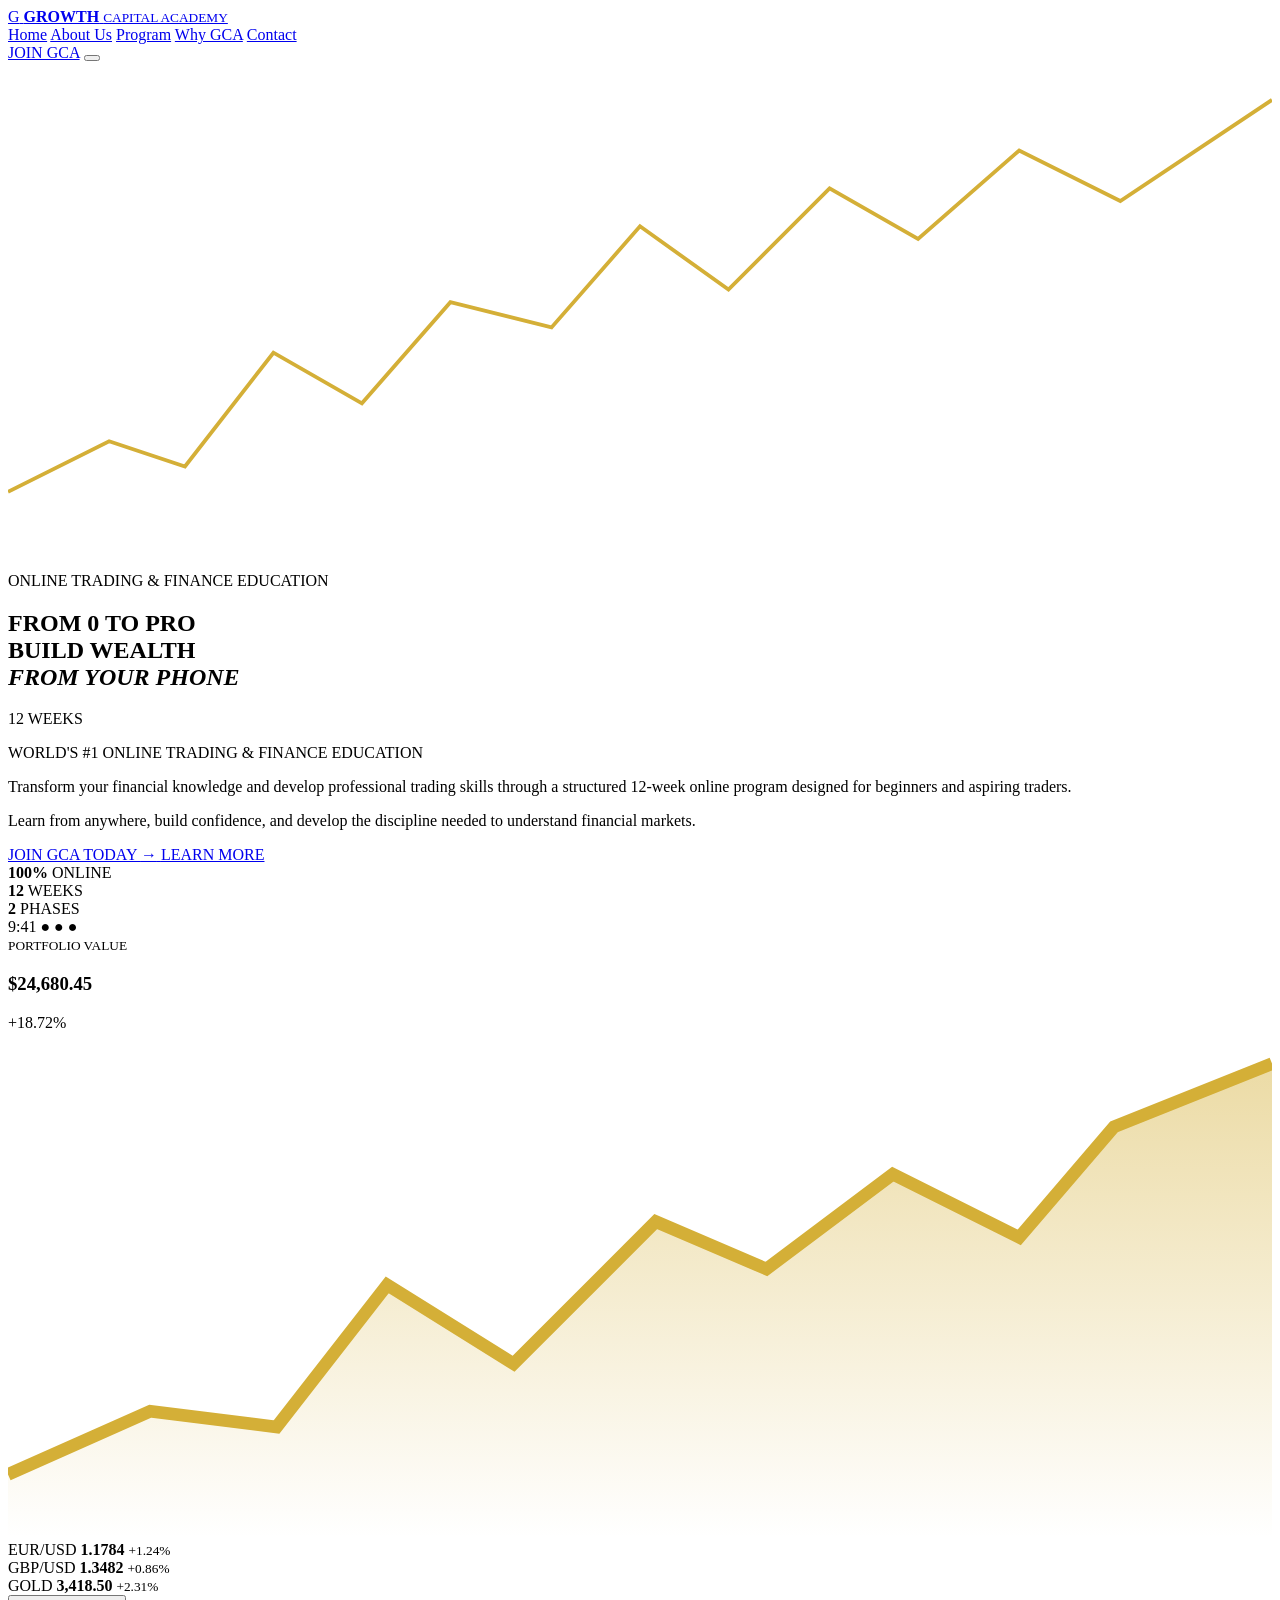
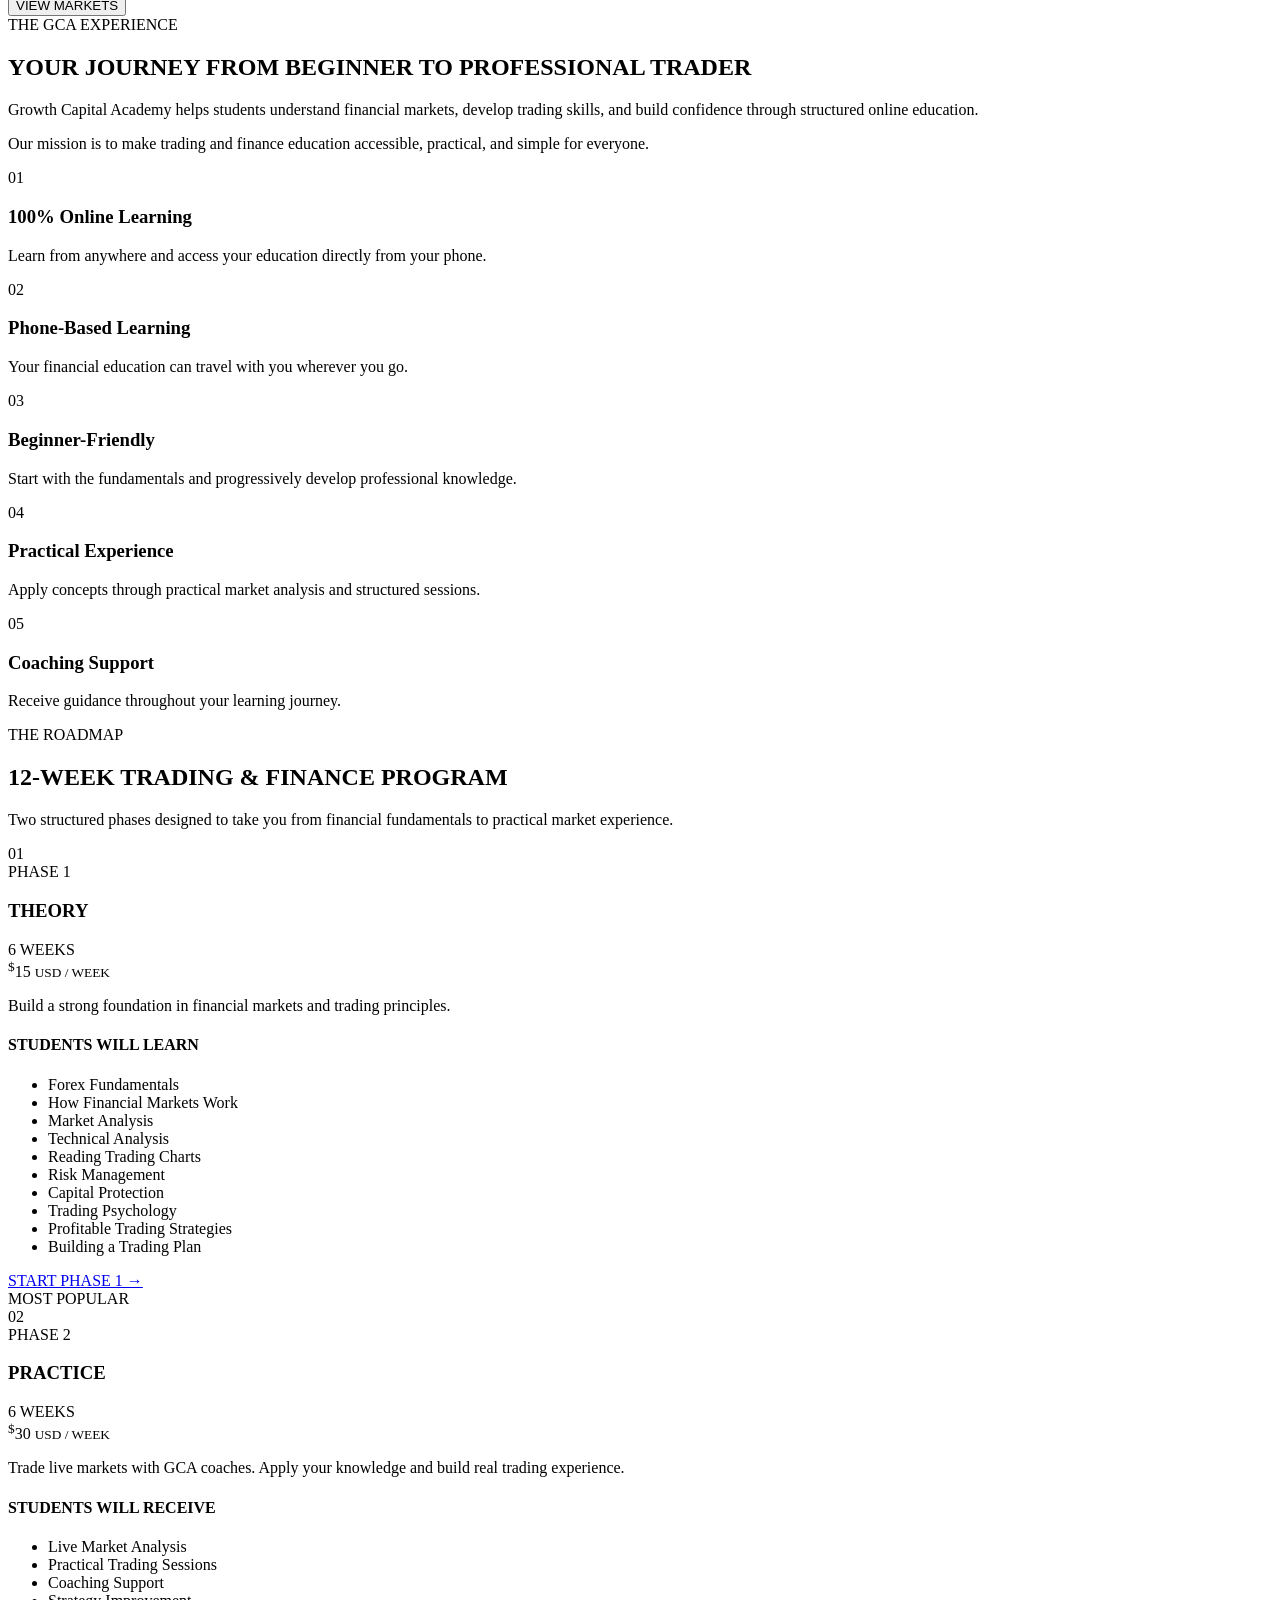
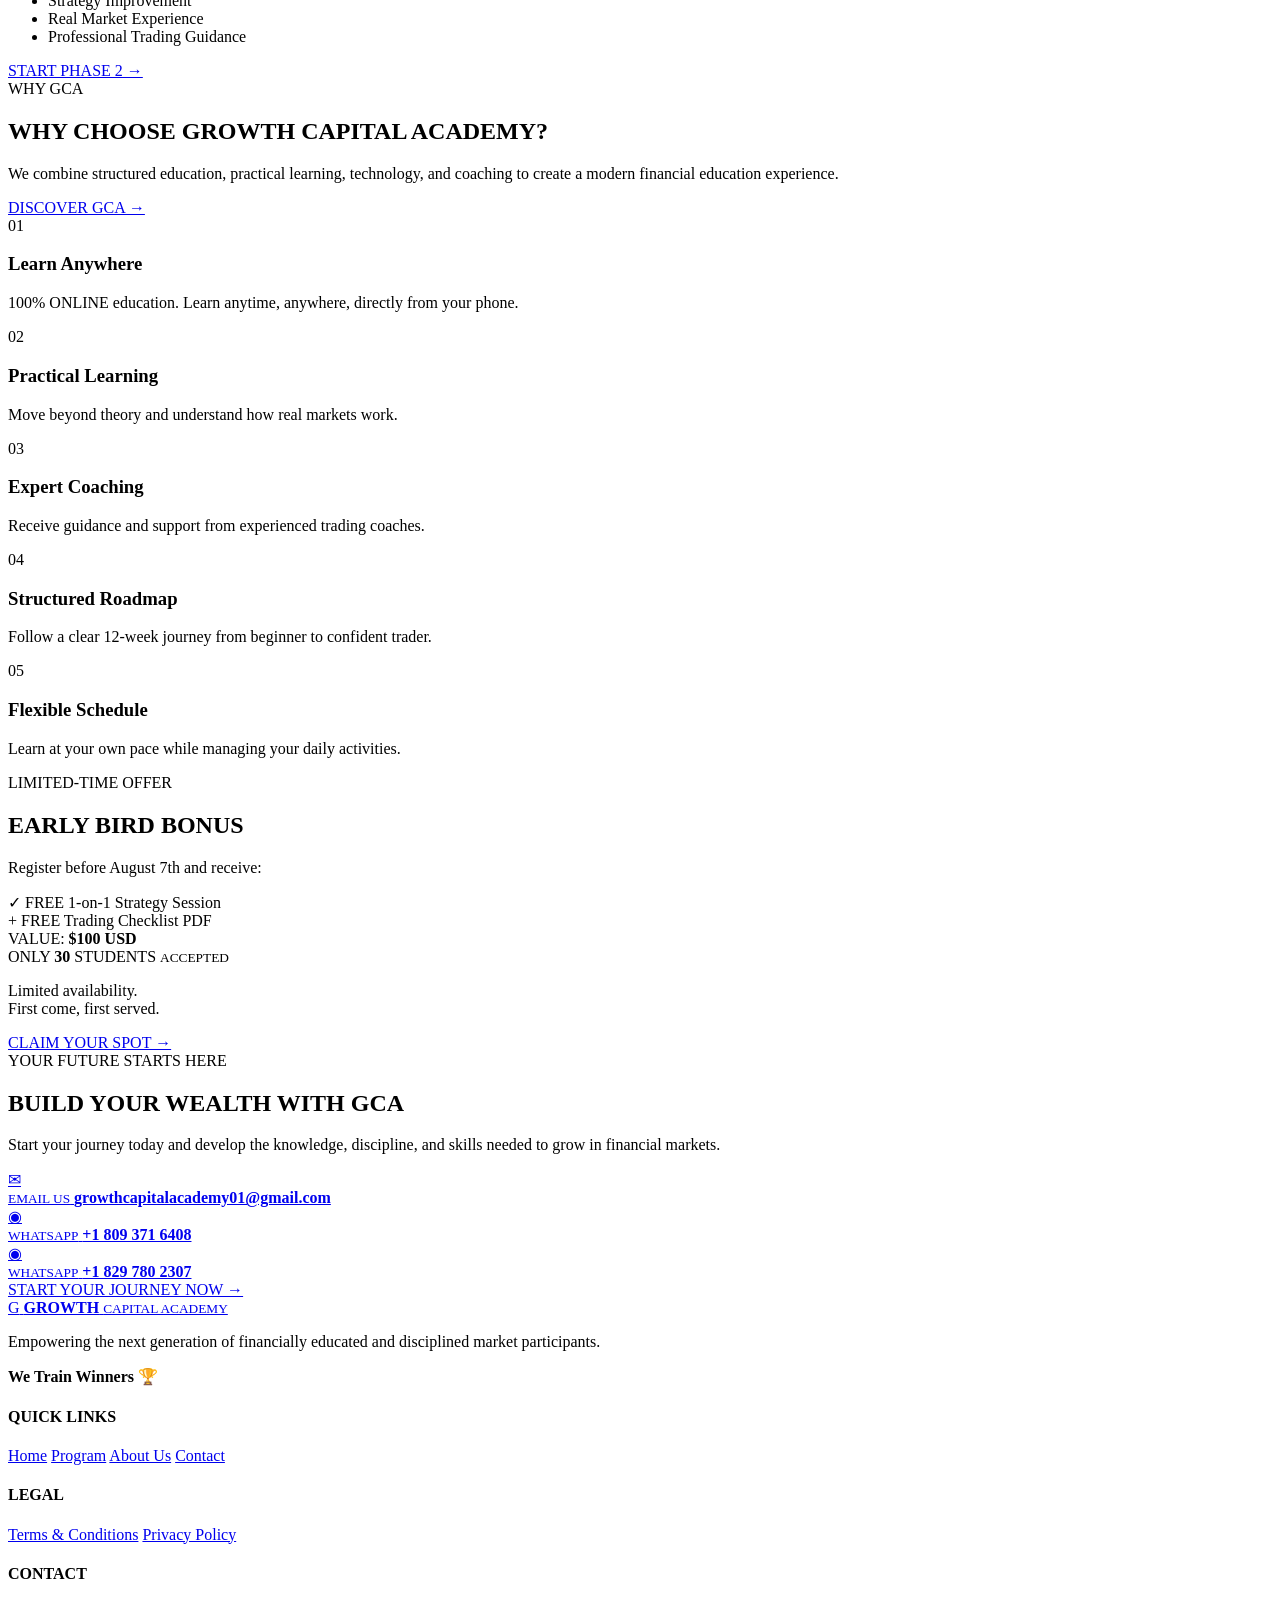
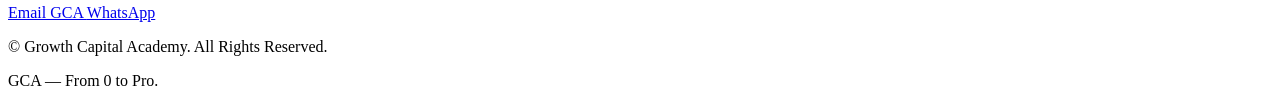
==== index.html @ 8dc57ac3 "Rename code.html to index.html" ====
<!DOCTYPE html>
<html lang="en">
<head>
    <meta charset="UTF-8">
    <meta name="viewport" content="width=device-width, initial-scale=1.0">

    <meta name="description" content="Growth Capital Academy - From 0 to Pro. Build wealth from your phone in 12 weeks.">
    <meta name="keywords" content="trading academy, forex, finance education, trading course, Growth Capital Academy">

    <title>Growth Capital Academy | From 0 to Pro</title>

    <!-- Google Fonts -->
    <link rel="preconnect" href="https://fonts.googleapis.com">
    <link rel="preconnect" href="https://fonts.gstatic.com" crossorigin>
    <link href="https://fonts.googleapis.com/css2?family=Inter:wght@300;400;500;600;700;800;900&family=Playfair+Display:wght@600;700;800&display=swap" rel="stylesheet">

    <!-- CSS -->
    <link rel="stylesheet" href="style.css">
</head>

<body>

<!-- ================= NAVBAR ================= -->

<header class="navbar">
    <div class="container nav-container">

        <a href="#home" class="logo">
            <span class="logo-mark">G</span>
            <span>
                <strong>GROWTH</strong>
                <small>CAPITAL ACADEMY</small>
            </span>
        </a>

        <nav class="nav-menu">
            <a href="#home">Home</a>
            <a href="#about">About Us</a>
            <a href="#program">Program</a>
            <a href="#why-us">Why GCA</a>
            <a href="#contact">Contact</a>
        </nav>

        <a href="#program" class="nav-button">JOIN GCA</a>

        <button class="menu-toggle" id="menuToggle">
            <span></span>
            <span></span>
            <span></span>
        </button>

    </div>
</header>


<!-- ================= HERO ================= -->

<section class="hero" id="home">

    <div class="hero-grid"></div>

    <!-- Financial chart background -->
    <div class="chart-background">
        <svg viewBox="0 0 1000 400" preserveAspectRatio="none">
            <polyline
                points="0,340 80,300 140,320 210,230 280,270 350,190 430,210 500,130 570,180 650,100 720,140 800,70 880,110 1000,30"
                fill="none"
                stroke="#d4af37"
                stroke-width="3"
            />
        </svg>
    </div>

    <!-- Candlesticks -->
    <div class="candles">
        <div class="candle red"></div>
        <div class="candle green"></div>
        <div class="candle green"></div>
        <div class="candle red"></div>
        <div class="candle green"></div>
        <div class="candle green"></div>
        <div class="candle red"></div>
        <div class="candle green"></div>
        <div class="candle green"></div>
        <div class="candle green"></div>
    </div>


    <div class="container hero-container">

        <div class="hero-content">

            <div class="hero-badge">
                <span class="pulse"></span>
                ONLINE TRADING & FINANCE EDUCATION
            </div>

            <h1>
                FROM <span>0</span> TO <span>PRO</span>
                <br>
                BUILD WEALTH
                <br>
                <em>FROM YOUR PHONE</em>
            </h1>

            <div class="hero-time">
                <span>12</span> WEEKS
            </div>

            <p class="hero-subtitle">
                WORLD'S #1 ONLINE TRADING & FINANCE EDUCATION
            </p>

            <p class="hero-description">
                Transform your financial knowledge and develop professional
                trading skills through a structured 12-week online program
                designed for beginners and aspiring traders.
            </p>

            <p class="hero-description second">
                Learn from anywhere, build confidence, and develop the
                discipline needed to understand financial markets.
            </p>

            <div class="hero-buttons">

                <a href="#program" class="btn btn-gold">
                    JOIN GCA TODAY
                    <span>→</span>
                </a>

                <a href="#about" class="btn btn-outline">
                    LEARN MORE
                </a>

            </div>

            <div class="trust-row">
                <div>
                    <strong>100%</strong>
                    <span>ONLINE</span>
                </div>

                <div>
                    <strong>12</strong>
                    <span>WEEKS</span>
                </div>

                <div>
                    <strong>2</strong>
                    <span>PHASES</span>
                </div>
            </div>

        </div>


        <!-- PHONE MOCKUP -->

        <div class="phone-wrapper">

            <div class="phone-glow"></div>

            <div class="phone">

                <div class="phone-top">
                    <span>9:41</span>
                    <span>● ● ●</span>
                </div>

                <div class="trading-header">
                    <div>
                        <small>PORTFOLIO VALUE</small>
                        <h3>$24,680.45</h3>
                    </div>

                    <span class="profit">+18.72%</span>
                </div>

                <div class="mini-chart">

                    <svg viewBox="0 0 400 160">
                        <defs>
                            <linearGradient id="chartGradient"
                                x1="0%" y1="0%"
                                x2="0%" y2="100%">
                                <stop offset="0%" stop-color="#d4af37" stop-opacity=".45"/>
                                <stop offset="100%" stop-color="#d4af37" stop-opacity="0"/>
                            </linearGradient>
                        </defs>

                        <path
                            d="M0 140 L45 120 L85 125 L120 80 L160 105 L205 60 L240 75 L280 45 L320 65 L350 30 L400 10 L400 160 L0 160 Z"
                            fill="url(#chartGradient)"
                        />

                        <polyline
                            points="0,140 45,120 85,125 120,80 160,105 205,60 240,75 280,45 320,65 350,30 400,10"
                            fill="none"
                            stroke="#d4af37"
                            stroke-width="4"
                        />
                    </svg>

                </div>

                <div class="market-list">

                    <div class="market-item">
                        <span>EUR/USD</span>
                        <strong>1.1784</strong>
                        <small class="up">+1.24%</small>
                    </div>

                    <div class="market-item">
                        <span>GBP/USD</span>
                        <strong>1.3482</strong>
                        <small class="up">+0.86%</small>
                    </div>

                    <div class="market-item">
                        <span>GOLD</span>
                        <strong>3,418.50</strong>
                        <small class="up">+2.31%</small>
                    </div>

                </div>

                <button class="trade-button">
                    VIEW MARKETS
                </button>

            </div>

        </div>

    </div>
</section>


<!-- ================= ABOUT ================= -->

<section class="section about-section" id="about">

    <div class="container">

        <div class="section-heading reveal">

            <span class="section-label">THE GCA EXPERIENCE</span>

            <h2>
                YOUR JOURNEY FROM
                <span>BEGINNER</span> TO
                <span>PROFESSIONAL TRADER</span>
            </h2>

            <p>
                Growth Capital Academy helps students understand financial
                markets, develop trading skills, and build confidence through
                structured online education.
            </p>

            <p>
                Our mission is to make trading and finance education accessible,
                practical, and simple for everyone.
            </p>

        </div>


        <div class="benefit-grid">

            <div class="benefit-card reveal">
                <div class="benefit-icon">01</div>
                <h3>100% Online Learning</h3>
                <p>
                    Learn from anywhere and access your education directly
                    from your phone.
                </p>
            </div>

            <div class="benefit-card reveal">
                <div class="benefit-icon">02</div>
                <h3>Phone-Based Learning</h3>
                <p>
                    Your financial education can travel with you wherever
                    you go.
                </p>
            </div>

            <div class="benefit-card reveal">
                <div class="benefit-icon">03</div>
                <h3>Beginner-Friendly</h3>
                <p>
                    Start with the fundamentals and progressively develop
                    professional knowledge.
                </p>
            </div>

            <div class="benefit-card reveal">
                <div class="benefit-icon">04</div>
                <h3>Practical Experience</h3>
                <p>
                    Apply concepts through practical market analysis and
                    structured sessions.
                </p>
            </div>

            <div class="benefit-card reveal">
                <div class="benefit-icon">05</div>
                <h3>Coaching Support</h3>
                <p>
                    Receive guidance throughout your learning journey.
                </p>
            </div>

        </div>

    </div>

</section>


<!-- ================= PROGRAM ================= -->

<section class="section program-section" id="program">

    <div class="container">

        <div class="section-heading center reveal">

            <span class="section-label">THE ROADMAP</span>

            <h2>
                12-WEEK TRADING &
                <span>FINANCE PROGRAM</span>
            </h2>

            <p>
                Two structured phases designed to take you from financial
                fundamentals to practical market experience.
            </p>

        </div>


        <div class="program-grid">

            <!-- PHASE 1 -->

            <div class="program-card reveal">

                <div class="program-number">01</div>

                <div class="program-top">

                    <span class="phase-tag">PHASE 1</span>

                    <h3>THEORY</h3>

                    <div class="duration">
                        6 WEEKS
                    </div>

                    <div class="price">
                        <sup>$</sup>15
                        <small>USD / WEEK</small>
                    </div>

                </div>

                <p class="program-description">
                    Build a strong foundation in financial markets and
                    trading principles.
                </p>

                <div class="program-divider"></div>

                <h4>STUDENTS WILL LEARN</h4>

                <ul class="check-list">
                    <li>Forex Fundamentals</li>
                    <li>How Financial Markets Work</li>
                    <li>Market Analysis</li>
                    <li>Technical Analysis</li>
                    <li>Reading Trading Charts</li>
                    <li>Risk Management</li>
                    <li>Capital Protection</li>
                    <li>Trading Psychology</li>
                    <li>Profitable Trading Strategies</li>
                    <li>Building a Trading Plan</li>
                </ul>

                <a href="#contact" class="program-button">
                    START PHASE 1 →
                </a>

            </div>


            <!-- PHASE 2 -->

            <div class="program-card featured reveal">

                <div class="popular">
                    MOST POPULAR
                </div>

                <div class="program-number">02</div>

                <div class="program-top">

                    <span class="phase-tag">PHASE 2</span>

                    <h3>PRACTICE</h3>

                    <div class="duration">
                        6 WEEKS
                    </div>

                    <div class="price">
                        <sup>$</sup>30
                        <small>USD / WEEK</small>
                    </div>

                </div>

                <p class="program-description">
                    Trade live markets with GCA coaches. Apply your knowledge
                    and build real trading experience.
                </p>

                <div class="program-divider"></div>

                <h4>STUDENTS WILL RECEIVE</h4>

                <ul class="check-list">
                    <li>Live Market Analysis</li>
                    <li>Practical Trading Sessions</li>
                    <li>Coaching Support</li>
                    <li>Strategy Improvement</li>
                    <li>Real Market Experience</li>
                    <li>Professional Trading Guidance</li>
                </ul>

                <a href="#contact" class="program-button">
                    START PHASE 2 →
                </a>

            </div>

        </div>

    </div>

</section>


<!-- ================= WHY GCA ================= -->

<section class="section why-section" id="why-us">

    <div class="container">

        <div class="why-grid">

            <div class="why-content reveal">

                <span class="section-label">WHY GCA</span>

                <h2>
                    WHY CHOOSE
                    <span>GROWTH CAPITAL ACADEMY?</span>
                </h2>

                <p>
                    We combine structured education, practical learning,
                    technology, and coaching to create a modern financial
                    education experience.
                </p>

                <a href="#contact" class="btn btn-gold">
                    DISCOVER GCA →
                </a>

            </div>


            <div class="features">

                <div class="feature reveal">
                    <div class="feature-icon">01</div>
                    <div>
                        <h3>Learn Anywhere</h3>
                        <p>
                            100% ONLINE education. Learn anytime, anywhere,
                            directly from your phone.
                        </p>
                    </div>
                </div>

                <div class="feature reveal">
                    <div class="feature-icon">02</div>
                    <div>
                        <h3>Practical Learning</h3>
                        <p>
                            Move beyond theory and understand how real markets
                            work.
                        </p>
                    </div>
                </div>

                <div class="feature reveal">
                    <div class="feature-icon">03</div>
                    <div>
                        <h3>Expert Coaching</h3>
                        <p>
                            Receive guidance and support from experienced
                            trading coaches.
                        </p>
                    </div>
                </div>

                <div class="feature reveal">
                    <div class="feature-icon">04</div>
                    <div>
                        <h3>Structured Roadmap</h3>
                        <p>
                            Follow a clear 12-week journey from beginner to
                            confident trader.
                        </p>
                    </div>
                </div>

                <div class="feature reveal">
                    <div class="feature-icon">05</div>
                    <div>
                        <h3>Flexible Schedule</h3>
                        <p>
                            Learn at your own pace while managing your daily
                            activities.
                        </p>
                    </div>
                </div>

            </div>

        </div>

    </div>

</section>


<!-- ================= BONUS ================= -->

<section class="bonus-section">

    <div class="bonus-glow"></div>

    <div class="container">

        <div class="bonus-card reveal">

            <div class="bonus-left">

                <span class="bonus-label">
                    LIMITED-TIME OFFER
                </span>

                <h2>
                    EARLY BIRD
                    <span>BONUS</span>
                </h2>

                <p>
                    Register before August 7th and receive:
                </p>

                <div class="bonus-items">

                    <div class="bonus-item">
                        <span>✓</span>
                        FREE 1-on-1 Strategy Session
                    </div>

                    <div class="bonus-item">
                        <span>+</span>
                        FREE Trading Checklist PDF
                    </div>

                </div>

                <div class="bonus-value">
                    VALUE:
                    <strong>$100 USD</strong>
                </div>

            </div>


            <div class="bonus-right">

                <div class="spots">
                    <span>ONLY</span>
                    <strong>30</strong>
                    <span>STUDENTS</span>
                    <small>ACCEPTED</small>
                </div>

                <p>
                    Limited availability.<br>
                    First come, first served.
                </p>

                <a href="#contact" class="btn btn-gold">
                    CLAIM YOUR SPOT →
                </a>

            </div>

        </div>

    </div>

</section>


<!-- ================= CTA ================= -->

<section class="cta-section" id="contact">

    <div class="container">

        <div class="cta-content reveal">

            <span class="section-label">YOUR FUTURE STARTS HERE</span>

            <h2>
                BUILD YOUR
                <span>WEALTH</span>
                WITH GCA
            </h2>

            <p>
                Start your journey today and develop the knowledge,
                discipline, and skills needed to grow in financial markets.
            </p>

            <div class="contact-buttons">

                <a href="mailto:growthcapitalacademy01@gmail.com"
                   class="contact-card">

                    <span class="contact-icon">✉</span>

                    <div>
                        <small>EMAIL US</small>
                        <strong>growthcapitalacademy01@gmail.com</strong>
                    </div>

                </a>


                <a href="https://wa.me/18093716408"
                   target="_blank"
                   class="contact-card">

                    <span class="contact-icon">◉</span>

                    <div>
                        <small>WHATSAPP</small>
                        <strong>+1 809 371 6408</strong>
                    </div>

                </a>


                <a href="https://wa.me/18297802307"
                   target="_blank"
                   class="contact-card">

                    <span class="contact-icon">◉</span>

                    <div>
                        <small>WHATSAPP</small>
                        <strong>+1 829 780 2307</strong>
                    </div>

                </a>

            </div>

            <a href="mailto:growthcapitalacademy01@gmail.com"
               class="btn btn-gold large-btn">
                START YOUR JOURNEY NOW →
            </a>

        </div>

    </div>

</section>


<!-- ================= FOOTER ================= -->

<footer>

    <div class="container">

        <div class="footer-top">

            <div class="footer-brand">

                <a href="#home" class="logo">
                    <span class="logo-mark">G</span>
                    <span>
                        <strong>GROWTH</strong>
                        <small>CAPITAL ACADEMY</small>
                    </span>
                </a>

                <p>
                    Empowering the next generation of financially educated
                    and disciplined market participants.
                </p>

                <strong class="winner">
                    We Train Winners 🏆
                </strong>

            </div>


            <div class="footer-links">

                <h4>QUICK LINKS</h4>

                <a href="#home">Home</a>
                <a href="#program">Program</a>
                <a href="#about">About Us</a>
                <a href="#contact">Contact</a>

            </div>


            <div class="footer-links">

                <h4>LEGAL</h4>

                <a href="#">Terms & Conditions</a>
                <a href="#">Privacy Policy</a>

            </div>


            <div class="footer-links">

                <h4>CONTACT</h4>

                <a href="mailto:growthcapitalacademy01@gmail.com">
                    Email GCA
                </a>

                <a href="https://wa.me/18093716408" target="_blank">
                    WhatsApp
                </a>

            </div>

        </div>


        <div class="footer-bottom">

            <p>
                © <span id="year"></span> Growth Capital Academy.
                All Rights Reserved.
            </p>

            <p>
                GCA — From 0 to Pro.
            </p>

        </div>

    </div>

</footer>


<!-- JavaScript -->
<script src="script.js"></script>

</body>
</html>
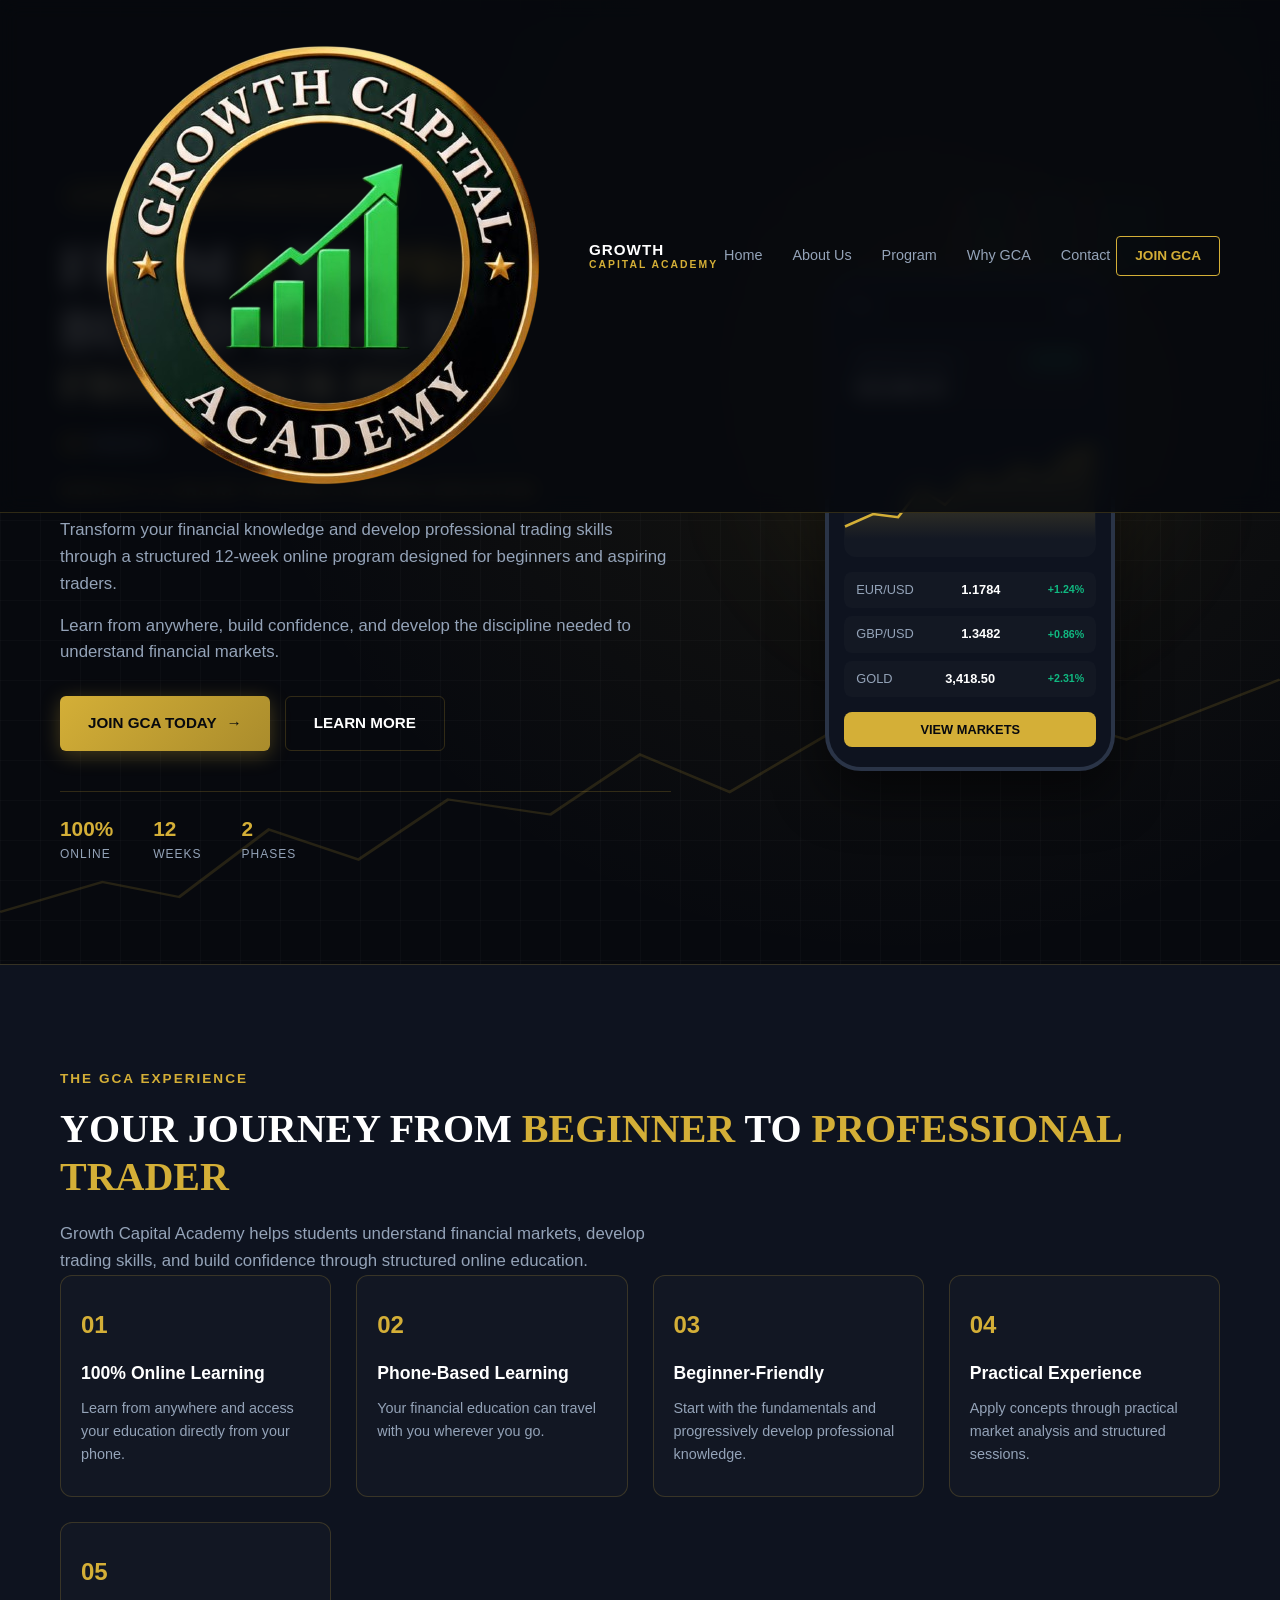
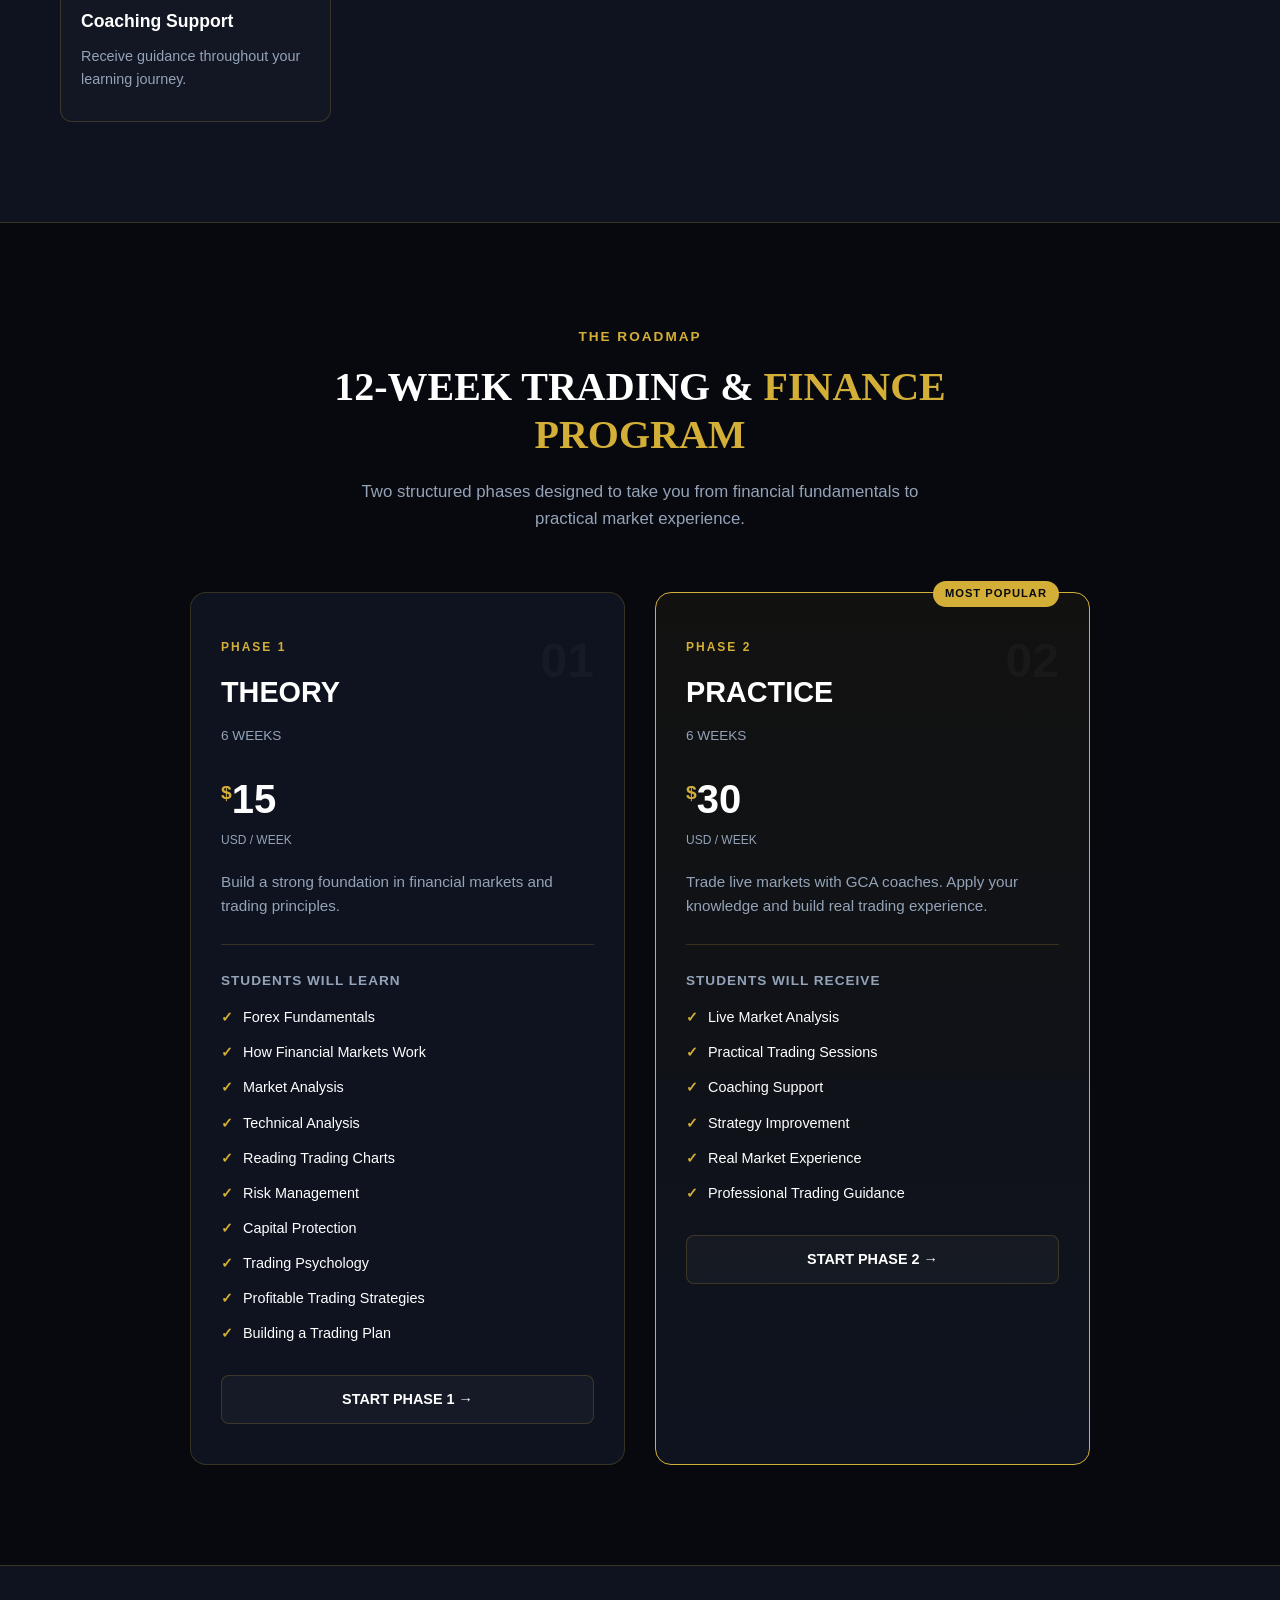
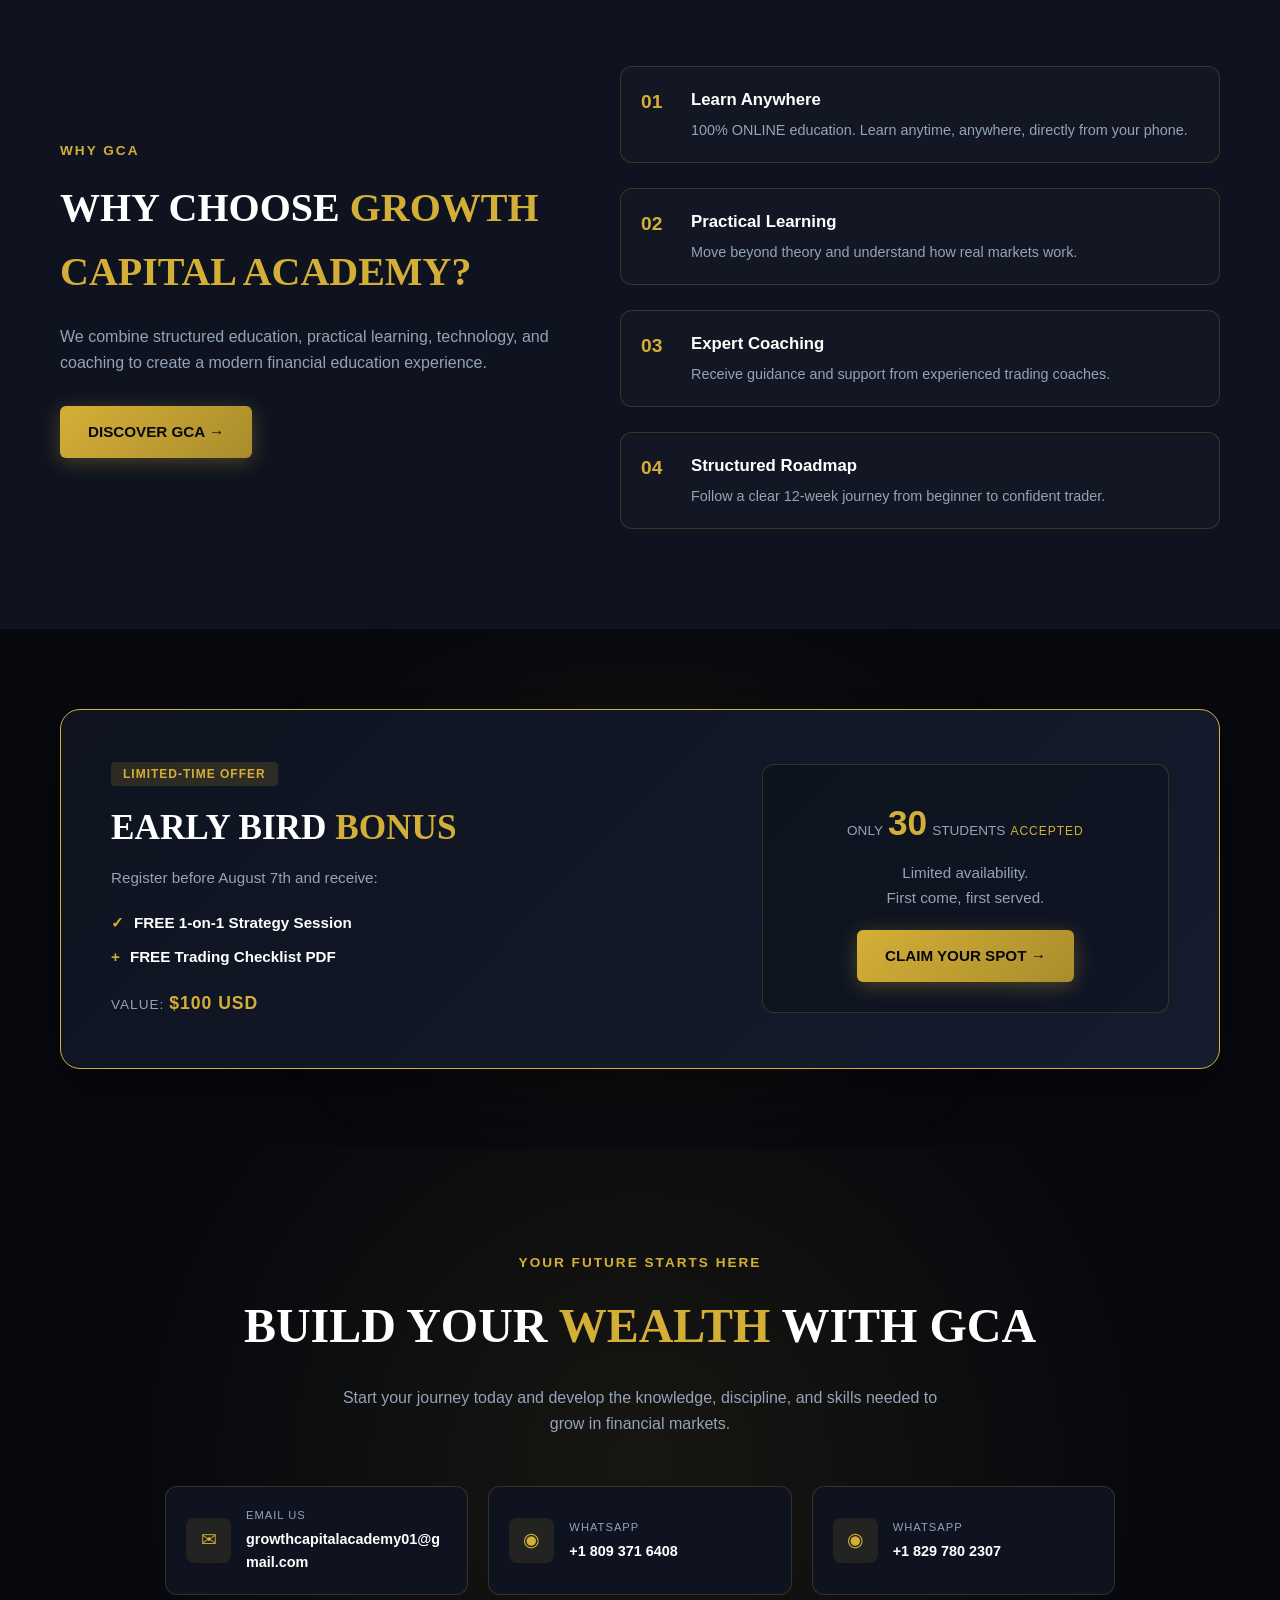
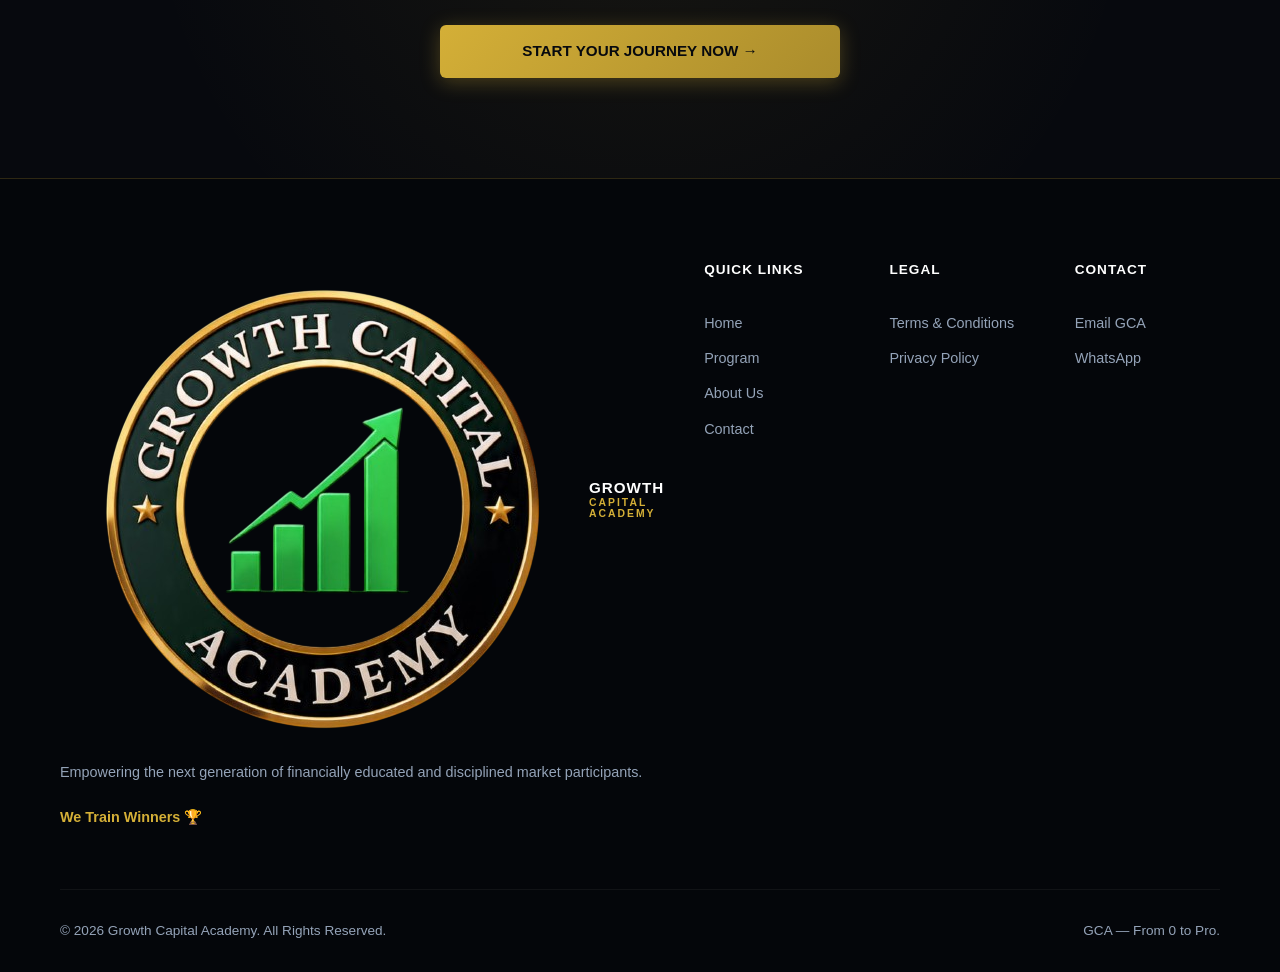
==== commit 33256a23: "Update index.html" ====
--- a/index.html
+++ b/index.html
@@ -25,8 +25,9 @@
 <header class="navbar">
     <div class="container nav-container">
 
+        <!-- LOGO EN HAUT -->
         <a href="#home" class="logo">
-            <span class="logo-mark">G</span>
+            <img src="GCA.png" alt="Growth Capital Academy" class="logo-img">
             <span>
                 <strong>GROWTH</strong>
                 <small>CAPITAL ACADEMY</small>
@@ -59,7 +60,6 @@
 
     <div class="hero-grid"></div>
 
-    <!-- Financial chart background -->
     <div class="chart-background">
         <svg viewBox="0 0 1000 400" preserveAspectRatio="none">
             <polyline
@@ -71,7 +71,6 @@
         </svg>
     </div>
 
-    <!-- Candlesticks -->
     <div class="candles">
         <div class="candle red"></div>
         <div class="candle green"></div>
@@ -123,7 +122,6 @@
             </p>
 
             <div class="hero-buttons">
-
                 <a href="#program" class="btn btn-gold">
                     JOIN GCA TODAY
                     <span>→</span>
@@ -132,7 +130,6 @@
                 <a href="#about" class="btn btn-outline">
                     LEARN MORE
                 </a>
-
             </div>
 
             <div class="trust-row">
@@ -140,12 +137,10 @@
                     <strong>100%</strong>
                     <span>ONLINE</span>
                 </div>
-
                 <div>
                     <strong>12</strong>
                     <span>WEEKS</span>
                 </div>
-
                 <div>
                     <strong>2</strong>
                     <span>PHASES</span>
@@ -154,15 +149,10 @@
 
         </div>
 
-
         <!-- PHONE MOCKUP -->
-
         <div class="phone-wrapper">
-
             <div class="phone-glow"></div>
-
             <div class="phone">
-
                 <div class="phone-top">
                     <span>9:41</span>
                     <span>● ● ●</span>
@@ -173,27 +163,21 @@
                         <small>PORTFOLIO VALUE</small>
                         <h3>$24,680.45</h3>
                     </div>
-
                     <span class="profit">+18.72%</span>
                 </div>
 
                 <div class="mini-chart">
-
                     <svg viewBox="0 0 400 160">
                         <defs>
-                            <linearGradient id="chartGradient"
-                                x1="0%" y1="0%"
-                                x2="0%" y2="100%">
+                            <linearGradient id="chartGradient" x1="0%" y1="0%" x2="0%" y2="100%">
                                 <stop offset="0%" stop-color="#d4af37" stop-opacity=".45"/>
                                 <stop offset="100%" stop-color="#d4af37" stop-opacity="0"/>
                             </linearGradient>
                         </defs>
-
                         <path
                             d="M0 140 L45 120 L85 125 L120 80 L160 105 L205 60 L240 75 L280 45 L320 65 L350 30 L400 10 L400 160 L0 160 Z"
                             fill="url(#chartGradient)"
                         />
-
                         <polyline
                             points="0,140 45,120 85,125 120,80 160,105 205,60 240,75 280,45 320,65 350,30 400,10"
                             fill="none"
@@ -201,37 +185,28 @@
                             stroke-width="4"
                         />
                     </svg>
-
                 </div>
 
                 <div class="market-list">
-
                     <div class="market-item">
                         <span>EUR/USD</span>
                         <strong>1.1784</strong>
                         <small class="up">+1.24%</small>
                     </div>
-
                     <div class="market-item">
                         <span>GBP/USD</span>
                         <strong>1.3482</strong>
                         <small class="up">+0.86%</small>
                     </div>
-
                     <div class="market-item">
                         <span>GOLD</span>
                         <strong>3,418.50</strong>
                         <small class="up">+2.31%</small>
                     </div>
-
-                </div>
-
-                <button class="trade-button">
-                    VIEW MARKETS
-                </button>
-
-            </div>
-
+                </div>
+
+                <button class="trade-button">VIEW MARKETS</button>
+            </div>
         </div>
 
     </div>
@@ -241,143 +216,81 @@
 <!-- ================= ABOUT ================= -->
 
 <section class="section about-section" id="about">
-
     <div class="container">
-
         <div class="section-heading reveal">
-
             <span class="section-label">THE GCA EXPERIENCE</span>
-
             <h2>
                 YOUR JOURNEY FROM
                 <span>BEGINNER</span> TO
                 <span>PROFESSIONAL TRADER</span>
             </h2>
-
             <p>
                 Growth Capital Academy helps students understand financial
                 markets, develop trading skills, and build confidence through
                 structured online education.
             </p>
-
-            <p>
-                Our mission is to make trading and finance education accessible,
-                practical, and simple for everyone.
-            </p>
-
-        </div>
-
+        </div>
 
         <div class="benefit-grid">
-
             <div class="benefit-card reveal">
                 <div class="benefit-icon">01</div>
                 <h3>100% Online Learning</h3>
-                <p>
-                    Learn from anywhere and access your education directly
-                    from your phone.
-                </p>
-            </div>
-
+                <p>Learn from anywhere and access your education directly from your phone.</p>
+            </div>
             <div class="benefit-card reveal">
                 <div class="benefit-icon">02</div>
                 <h3>Phone-Based Learning</h3>
-                <p>
-                    Your financial education can travel with you wherever
-                    you go.
-                </p>
-            </div>
-
+                <p>Your financial education can travel with you wherever you go.</p>
+            </div>
             <div class="benefit-card reveal">
                 <div class="benefit-icon">03</div>
                 <h3>Beginner-Friendly</h3>
-                <p>
-                    Start with the fundamentals and progressively develop
-                    professional knowledge.
-                </p>
-            </div>
-
+                <p>Start with the fundamentals and progressively develop professional knowledge.</p>
+            </div>
             <div class="benefit-card reveal">
                 <div class="benefit-icon">04</div>
                 <h3>Practical Experience</h3>
-                <p>
-                    Apply concepts through practical market analysis and
-                    structured sessions.
-                </p>
-            </div>
-
+                <p>Apply concepts through practical market analysis and structured sessions.</p>
+            </div>
             <div class="benefit-card reveal">
                 <div class="benefit-icon">05</div>
                 <h3>Coaching Support</h3>
-                <p>
-                    Receive guidance throughout your learning journey.
-                </p>
-            </div>
-
-        </div>
-
-    </div>
-
+                <p>Receive guidance throughout your learning journey.</p>
+            </div>
+        </div>
+    </div>
 </section>
 
 
 <!-- ================= PROGRAM ================= -->
 
 <section class="section program-section" id="program">
-
     <div class="container">
-
         <div class="section-heading center reveal">
-
             <span class="section-label">THE ROADMAP</span>
-
             <h2>
                 12-WEEK TRADING &
                 <span>FINANCE PROGRAM</span>
             </h2>
-
-            <p>
-                Two structured phases designed to take you from financial
-                fundamentals to practical market experience.
-            </p>
-
-        </div>
-
+            <p>Two structured phases designed to take you from financial fundamentals to practical market experience.</p>
+        </div>
 
         <div class="program-grid">
-
             <!-- PHASE 1 -->
-
             <div class="program-card reveal">
-
                 <div class="program-number">01</div>
-
                 <div class="program-top">
-
                     <span class="phase-tag">PHASE 1</span>
-
                     <h3>THEORY</h3>
-
-                    <div class="duration">
-                        6 WEEKS
-                    </div>
-
+                    <div class="duration">6 WEEKS</div>
                     <div class="price">
                         <sup>$</sup>15
                         <small>USD / WEEK</small>
                     </div>
-
-                </div>
-
-                <p class="program-description">
-                    Build a strong foundation in financial markets and
-                    trading principles.
-                </p>
-
+                </div>
+                <p class="program-description">Build a strong foundation in financial markets and trading principles.</p>
                 <div class="program-divider"></div>
-
                 <h4>STUDENTS WILL LEARN</h4>
-
                 <ul class="check-list">
                     <li>Forex Fundamentals</li>
                     <li>How Financial Markets Work</li>
@@ -390,50 +303,25 @@
                     <li>Profitable Trading Strategies</li>
                     <li>Building a Trading Plan</li>
                 </ul>
-
-                <a href="#contact" class="program-button">
-                    START PHASE 1 →
-                </a>
-
-            </div>
-
+                <a href="#contact" class="program-button">START PHASE 1 →</a>
+            </div>
 
             <!-- PHASE 2 -->
-
             <div class="program-card featured reveal">
-
-                <div class="popular">
-                    MOST POPULAR
-                </div>
-
+                <div class="popular">MOST POPULAR</div>
                 <div class="program-number">02</div>
-
                 <div class="program-top">
-
                     <span class="phase-tag">PHASE 2</span>
-
                     <h3>PRACTICE</h3>
-
-                    <div class="duration">
-                        6 WEEKS
-                    </div>
-
+                    <div class="duration">6 WEEKS</div>
                     <div class="price">
                         <sup>$</sup>30
                         <small>USD / WEEK</small>
                     </div>
-
-                </div>
-
-                <p class="program-description">
-                    Trade live markets with GCA coaches. Apply your knowledge
-                    and build real trading experience.
-                </p>
-
+                </div>
+                <p class="program-description">Trade live markets with GCA coaches. Apply your knowledge and build real trading experience.</p>
                 <div class="program-divider"></div>
-
                 <h4>STUDENTS WILL RECEIVE</h4>
-
                 <ul class="check-list">
                     <li>Live Market Analysis</li>
                     <li>Practical Trading Sessions</li>
@@ -442,356 +330,185 @@
                     <li>Real Market Experience</li>
                     <li>Professional Trading Guidance</li>
                 </ul>
-
-                <a href="#contact" class="program-button">
-                    START PHASE 2 →
-                </a>
-
-            </div>
-
-        </div>
-
-    </div>
-
+                <a href="#contact" class="program-button">START PHASE 2 →</a>
+            </div>
+        </div>
+    </div>
 </section>
 
 
 <!-- ================= WHY GCA ================= -->
 
 <section class="section why-section" id="why-us">
-
     <div class="container">
-
         <div class="why-grid">
-
             <div class="why-content reveal">
-
                 <span class="section-label">WHY GCA</span>
-
                 <h2>
                     WHY CHOOSE
                     <span>GROWTH CAPITAL ACADEMY?</span>
                 </h2>
-
-                <p>
-                    We combine structured education, practical learning,
-                    technology, and coaching to create a modern financial
-                    education experience.
-                </p>
-
-                <a href="#contact" class="btn btn-gold">
-                    DISCOVER GCA →
-                </a>
-
-            </div>
-
+                <p>We combine structured education, practical learning, technology, and coaching to create a modern financial education experience.</p>
+                <a href="#contact" class="btn btn-gold">DISCOVER GCA →</a>
+            </div>
 
             <div class="features">
-
                 <div class="feature reveal">
                     <div class="feature-icon">01</div>
                     <div>
                         <h3>Learn Anywhere</h3>
-                        <p>
-                            100% ONLINE education. Learn anytime, anywhere,
-                            directly from your phone.
-                        </p>
-                    </div>
-                </div>
-
+                        <p>100% ONLINE education. Learn anytime, anywhere, directly from your phone.</p>
+                    </div>
+                </div>
                 <div class="feature reveal">
                     <div class="feature-icon">02</div>
                     <div>
                         <h3>Practical Learning</h3>
-                        <p>
-                            Move beyond theory and understand how real markets
-                            work.
-                        </p>
-                    </div>
-                </div>
-
+                        <p>Move beyond theory and understand how real markets work.</p>
+                    </div>
+                </div>
                 <div class="feature reveal">
                     <div class="feature-icon">03</div>
                     <div>
                         <h3>Expert Coaching</h3>
-                        <p>
-                            Receive guidance and support from experienced
-                            trading coaches.
-                        </p>
-                    </div>
-                </div>
-
+                        <p>Receive guidance and support from experienced trading coaches.</p>
+                    </div>
+                </div>
                 <div class="feature reveal">
                     <div class="feature-icon">04</div>
                     <div>
                         <h3>Structured Roadmap</h3>
-                        <p>
-                            Follow a clear 12-week journey from beginner to
-                            confident trader.
-                        </p>
-                    </div>
-                </div>
-
-                <div class="feature reveal">
-                    <div class="feature-icon">05</div>
-                    <div>
-                        <h3>Flexible Schedule</h3>
-                        <p>
-                            Learn at your own pace while managing your daily
-                            activities.
-                        </p>
-                    </div>
-                </div>
-
-            </div>
-
-        </div>
-
-    </div>
-
+                        <p>Follow a clear 12-week journey from beginner to confident trader.</p>
+                    </div>
+                </div>
+            </div>
+        </div>
+    </div>
 </section>
 
 
 <!-- ================= BONUS ================= -->
 
 <section class="bonus-section">
-
     <div class="bonus-glow"></div>
-
     <div class="container">
-
         <div class="bonus-card reveal">
-
             <div class="bonus-left">
-
-                <span class="bonus-label">
-                    LIMITED-TIME OFFER
-                </span>
-
-                <h2>
-                    EARLY BIRD
-                    <span>BONUS</span>
-                </h2>
-
-                <p>
-                    Register before August 7th and receive:
-                </p>
-
+                <span class="bonus-label">LIMITED-TIME OFFER</span>
+                <h2>EARLY BIRD <span>BONUS</span></h2>
+                <p>Register before August 7th and receive:</p>
                 <div class="bonus-items">
-
-                    <div class="bonus-item">
-                        <span>✓</span>
-                        FREE 1-on-1 Strategy Session
-                    </div>
-
-                    <div class="bonus-item">
-                        <span>+</span>
-                        FREE Trading Checklist PDF
-                    </div>
-
-                </div>
-
-                <div class="bonus-value">
-                    VALUE:
-                    <strong>$100 USD</strong>
-                </div>
-
-            </div>
-
-
+                    <div class="bonus-item"><span>✓</span> FREE 1-on-1 Strategy Session</div>
+                    <div class="bonus-item"><span>+</span> FREE Trading Checklist PDF</div>
+                </div>
+                <div class="bonus-value">VALUE: <strong>$100 USD</strong></div>
+            </div>
             <div class="bonus-right">
-
                 <div class="spots">
                     <span>ONLY</span>
                     <strong>30</strong>
                     <span>STUDENTS</span>
                     <small>ACCEPTED</small>
                 </div>
-
-                <p>
-                    Limited availability.<br>
-                    First come, first served.
-                </p>
-
-                <a href="#contact" class="btn btn-gold">
-                    CLAIM YOUR SPOT →
-                </a>
-
-            </div>
-
-        </div>
-
-    </div>
-
+                <p>Limited availability.<br>First come, first served.</p>
+                <a href="#contact" class="btn btn-gold">CLAIM YOUR SPOT →</a>
+            </div>
+        </div>
+    </div>
 </section>
 
 
 <!-- ================= CTA ================= -->
 
 <section class="cta-section" id="contact">
-
     <div class="container">
-
         <div class="cta-content reveal">
-
             <span class="section-label">YOUR FUTURE STARTS HERE</span>
-
-            <h2>
-                BUILD YOUR
-                <span>WEALTH</span>
-                WITH GCA
-            </h2>
-
-            <p>
-                Start your journey today and develop the knowledge,
-                discipline, and skills needed to grow in financial markets.
-            </p>
+            <h2>BUILD YOUR <span>WEALTH</span> WITH GCA</h2>
+            <p>Start your journey today and develop the knowledge, discipline, and skills needed to grow in financial markets.</p>
 
             <div class="contact-buttons">
-
-                <a href="mailto:growthcapitalacademy01@gmail.com"
-                   class="contact-card">
-
+                <a href="mailto:growthcapitalacademy01@gmail.com" class="contact-card">
                     <span class="contact-icon">✉</span>
-
                     <div>
                         <small>EMAIL US</small>
                         <strong>growthcapitalacademy01@gmail.com</strong>
                     </div>
-
                 </a>
 
-
-                <a href="https://wa.me/18093716408"
-                   target="_blank"
-                   class="contact-card">
-
+                <a href="https://wa.me/18093716408" target="_blank" class="contact-card">
                     <span class="contact-icon">◉</span>
-
                     <div>
                         <small>WHATSAPP</small>
                         <strong>+1 809 371 6408</strong>
                     </div>
-
                 </a>
 
-
-                <a href="https://wa.me/18297802307"
-                   target="_blank"
-                   class="contact-card">
-
+                <a href="https://wa.me/18297802307" target="_blank" class="contact-card">
                     <span class="contact-icon">◉</span>
-
                     <div>
                         <small>WHATSAPP</small>
                         <strong>+1 829 780 2307</strong>
                     </div>
-
                 </a>
-
-            </div>
-
-            <a href="mailto:growthcapitalacademy01@gmail.com"
-               class="btn btn-gold large-btn">
+            </div>
+
+            <a href="mailto:growthcapitalacademy01@gmail.com" class="btn btn-gold large-btn">
                 START YOUR JOURNEY NOW →
             </a>
-
-        </div>
-
-    </div>
-
+        </div>
+    </div>
 </section>
 
 
 <!-- ================= FOOTER ================= -->
 
 <footer>
-
     <div class="container">
-
         <div class="footer-top">
 
+            <!-- LOGO EN BAS (FOOTER) -->
             <div class="footer-brand">
-
                 <a href="#home" class="logo">
-                    <span class="logo-mark">G</span>
+                    <img src="GCA.png" alt="Growth Capital Academy" class="logo-img">
                     <span>
                         <strong>GROWTH</strong>
                         <small>CAPITAL ACADEMY</small>
                     </span>
                 </a>
-
-                <p>
-                    Empowering the next generation of financially educated
-                    and disciplined market participants.
-                </p>
-
-                <strong class="winner">
-                    We Train Winners 🏆
-                </strong>
-
-            </div>
-
+                <p>Empowering the next generation of financially educated and disciplined market participants.</p>
+                <strong class="winner">We Train Winners 🏆</strong>
+            </div>
 
             <div class="footer-links">
-
                 <h4>QUICK LINKS</h4>
-
                 <a href="#home">Home</a>
                 <a href="#program">Program</a>
                 <a href="#about">About Us</a>
                 <a href="#contact">Contact</a>
-
-            </div>
-
+            </div>
 
             <div class="footer-links">
-
                 <h4>LEGAL</h4>
-
                 <a href="#">Terms & Conditions</a>
                 <a href="#">Privacy Policy</a>
-
-            </div>
-
+            </div>
 
             <div class="footer-links">
-
                 <h4>CONTACT</h4>
-
-                <a href="mailto:growthcapitalacademy01@gmail.com">
-                    Email GCA
-                </a>
-
-                <a href="https://wa.me/18093716408" target="_blank">
-                    WhatsApp
-                </a>
-
-            </div>
-
-        </div>
-
+                <a href="mailto:growthcapitalacademy01@gmail.com">Email GCA</a>
+                <a href="https://wa.me/18093716408" target="_blank">WhatsApp</a>
+            </div>
+
+        </div>
 
         <div class="footer-bottom">
-
-            <p>
-                © <span id="year"></span> Growth Capital Academy.
-                All Rights Reserved.
-            </p>
-
-            <p>
-                GCA — From 0 to Pro.
-            </p>
-
-        </div>
-
-    </div>
-
+            <p>© <span id="year">2026</span> Growth Capital Academy. All Rights Reserved.</p>
+            <p>GCA — From 0 to Pro.</p>
+        </div>
+    </div>
 </footer>
 
-
-<!-- JavaScript -->
 <script src="script.js"></script>
-
 </body>
 </html>
--- a/style.css
+++ b/style.css
@@ -0,0 +1,1173 @@
+/* ==========================================================================
+   GROWTH CAPITAL ACADEMY - MAIN STYLESHEET
+   ========================================================================== */
+
+/* --- ROOT VARIABLES --- */
+:root {
+    --bg-dark: #07090e;
+    --bg-card: #0e131f;
+    --bg-card-hover: #141c2e;
+    --gold: #d4af37;
+    --gold-light: #f3e5ab;
+    --gold-dark: #aa8c2c;
+    --text-main: #ffffff;
+    --text-muted: #94a3b8;
+    --border-color: rgba(212, 175, 55, 0.2);
+    --transition: all 0.3s ease;
+}
+
+/* --- RESET & BASE STYLES --- */
+* {
+    margin: 0;
+    padding: 0;
+    box-sizing: border-box;
+}
+
+html {
+    scroll-behavior: smooth;
+}
+
+body {
+    font-family: 'Inter', sans-serif;
+    background-color: var(--bg-dark);
+    color: var(--text-main);
+    line-height: 1.6;
+    overflow-x: hidden;
+}
+
+a {
+    text-decoration: none;
+    color: inherit;
+}
+
+ul {
+    list-style: none;
+}
+
+.container {
+    width: 100%;
+    max-width: 1200px;
+    margin: 0 auto;
+    padding: 0 20px;
+}
+
+/* --- BUTTONS --- */
+.btn {
+    display: inline-flex;
+    align-items: center;
+    justify-content: center;
+    gap: 10px;
+    padding: 14px 28px;
+    font-weight: 700;
+    font-size: 0.95rem;
+    border-radius: 6px;
+    cursor: pointer;
+    transition: var(--transition);
+    text-align: center;
+}
+
+.btn-gold {
+    background: linear-gradient(135deg, var(--gold) 0%, var(--gold-dark) 100%);
+    color: var(--bg-dark);
+    box-shadow: 0 4px 20px rgba(212, 175, 55, 0.3);
+}
+
+.btn-gold:hover {
+    transform: translateY(-2px);
+    box-shadow: 0 6px 25px rgba(212, 175, 55, 0.5);
+}
+
+.btn-outline {
+    background: transparent;
+    color: var(--text-main);
+    border: 1px solid var(--border-color);
+}
+
+.btn-outline:hover {
+    border-color: var(--gold);
+    color: var(--gold);
+}
+
+.large-btn {
+    width: 100%;
+    max-width: 400px;
+    margin: 20px auto 0;
+    display: flex;
+}
+
+/* --- SECTION GENERAL --- */
+.section {
+    padding: 100px 0;
+    position: relative;
+}
+
+.section-label {
+    display: inline-block;
+    font-size: 0.85rem;
+    font-weight: 700;
+    letter-spacing: 2px;
+    color: var(--gold);
+    margin-bottom: 15px;
+    text-transform: uppercase;
+}
+
+.section-heading h2 {
+    font-family: 'Playfair Display', serif;
+    font-size: 2.5rem;
+    font-weight: 800;
+    margin-bottom: 20px;
+    line-height: 1.2;
+}
+
+.section-heading h2 span {
+    color: var(--gold);
+}
+
+.section-heading p {
+    color: var(--text-muted);
+    font-size: 1.05rem;
+    max-width: 600px;
+}
+
+.section-heading.center {
+    text-align: center;
+    max-width: 800px;
+    margin: 0 auto 60px;
+}
+
+.section-heading.center p {
+    margin: 0 auto;
+}
+
+/* ==========================================================================
+   NAVIGATION BAR (FIXED LOGO ALIGNMENT)
+   ========================================================================== */
+.navbar {
+    position: fixed;
+    top: 0;
+    left: 0;
+    width: 100%;
+    background: rgba(7, 9, 14, 0.85);
+    backdrop-filter: blur(10px);
+    border-bottom: 1px solid var(--border-color);
+    z-index: 1000;
+    padding: 15px 0;
+}
+
+.nav-container {
+    display: flex;
+    align-items: center;
+    justify-content: space-between;
+}
+
+/* CORRECTION LOGO NAVBAR */
+.logo {
+    display: flex;
+    align-items: center;
+    gap: 12px;
+}
+
+.logo-mark {
+    display: flex;
+    align-items: center;
+    justify-content: center;
+    width: 42px;
+    height: 42px;
+    background: linear-gradient(135deg, var(--gold) 0%, var(--gold-dark) 100%);
+    color: var(--bg-dark);
+    font-weight: 900;
+    font-size: 1.2rem;
+    border-radius: 8px;
+    box-shadow: 0 4px 15px rgba(212, 175, 55, 0.3);
+    flex-shrink: 0;
+}
+
+.logo span:not(.logo-mark) {
+    display: flex;
+    flex-direction: column;
+    line-height: 1.1;
+}
+
+.logo strong {
+    font-size: 0.95rem;
+    font-weight: 800;
+    letter-spacing: 1px;
+    color: var(--text-main);
+}
+
+.logo small {
+    font-size: 0.65rem;
+    font-weight: 600;
+    letter-spacing: 2px;
+    color: var(--gold);
+}
+
+.nav-menu {
+    display: flex;
+    align-items: center;
+    gap: 30px;
+}
+
+.nav-menu a {
+    font-size: 0.9rem;
+    font-weight: 500;
+    color: var(--text-muted);
+    transition: var(--transition);
+}
+
+.nav-menu a:hover {
+    color: var(--gold);
+}
+
+.nav-button {
+    background: transparent;
+    color: var(--gold);
+    border: 1px solid var(--gold);
+    padding: 8px 18px;
+    border-radius: 4px;
+    font-size: 0.85rem;
+    font-weight: 700;
+    transition: var(--transition);
+}
+
+.nav-button:hover {
+    background: var(--gold);
+    color: var(--bg-dark);
+}
+
+.menu-toggle {
+    display: none;
+    flex-direction: column;
+    gap: 6px;
+    background: transparent;
+    border: none;
+    cursor: pointer;
+}
+
+.menu-toggle span {
+    display: block;
+    width: 25px;
+    height: 2px;
+    background: var(--text-main);
+    transition: var(--transition);
+}
+
+/* ==========================================================================
+   HERO SECTION
+   ========================================================================== */
+.hero {
+    position: relative;
+    padding: 180px 0 100px;
+    background: radial-gradient(circle at 70% 30%, rgba(212, 175, 55, 0.08) 0%, transparent 60%);
+    overflow: hidden;
+}
+
+.hero-grid {
+    position: absolute;
+    inset: 0;
+    background-image: linear-gradient(to right, rgba(255, 255, 255, 0.02) 1px, transparent 1px),
+                      linear-gradient(to bottom, rgba(255, 255, 255, 0.02) 1px, transparent 1px);
+    background-size: 40px 40px;
+    z-index: 1;
+}
+
+.chart-background {
+    position: absolute;
+    bottom: 0;
+    left: 0;
+    width: 100%;
+    opacity: 0.15;
+    pointer-events: none;
+    z-index: 1;
+}
+
+.chart-background svg {
+    width: 100%;
+    height: 300px;
+}
+
+.candles {
+    position: absolute;
+    top: 20%;
+    right: 10%;
+    display: flex;
+    gap: 15px;
+    opacity: 0.2;
+    z-index: 1;
+}
+
+.candle {
+    width: 6px;
+    height: 80px;
+    position: relative;
+    border-radius: 3px;
+}
+
+.candle::before {
+    content: '';
+    position: absolute;
+    top: -10px;
+    left: 2px;
+    width: 2px;
+    height: 100px;
+    background: inherit;
+}
+
+.candle.green { background: #10b981; }
+.candle.red { background: #ef4444; }
+
+.hero-container {
+    position: relative;
+    z-index: 2;
+    display: grid;
+    grid-template-columns: 1.1fr 0.9fr;
+    gap: 50px;
+    align-items: center;
+}
+
+.hero-badge {
+    display: inline-flex;
+    align-items: center;
+    gap: 10px;
+    background: rgba(212, 175, 55, 0.1);
+    border: 1px solid var(--border-color);
+    padding: 6px 14px;
+    border-radius: 50px;
+    font-size: 0.75rem;
+    font-weight: 700;
+    letter-spacing: 1.5px;
+    color: var(--gold);
+    margin-bottom: 25px;
+}
+
+.pulse {
+    width: 8px;
+    height: 8px;
+    background: var(--gold);
+    border-radius: 50%;
+    box-shadow: 0 0 0 0 rgba(212, 175, 55, 0.7);
+    animation: pulse 2s infinite;
+}
+
+@keyframes pulse {
+    0% { transform: scale(0.95); box-shadow: 0 0 0 0 rgba(212, 175, 55, 0.7); }
+    70% { transform: scale(1); box-shadow: 0 0 0 8px rgba(212, 175, 55, 0); }
+    100% { transform: scale(0.95); box-shadow: 0 0 0 0 rgba(212, 175, 55, 0); }
+}
+
+.hero h1 {
+    font-family: 'Playfair Display', serif;
+    font-size: 3.5rem;
+    font-weight: 900;
+    line-height: 1.1;
+    margin-bottom: 15px;
+}
+
+.hero h1 span {
+    color: var(--gold);
+}
+
+.hero h1 em {
+    font-style: normal;
+    color: var(--gold-light);
+    font-size: 2.8rem;
+    display: block;
+}
+
+.hero-time {
+    font-size: 1.1rem;
+    font-weight: 700;
+    color: var(--text-muted);
+    margin-bottom: 20px;
+    letter-spacing: 1px;
+}
+
+.hero-time span {
+    color: var(--gold);
+    font-size: 1.3rem;
+}
+
+.hero-subtitle {
+    font-size: 0.9rem;
+    font-weight: 700;
+    letter-spacing: 2px;
+    color: var(--gold);
+    margin-bottom: 15px;
+}
+
+.hero-description {
+    color: var(--text-muted);
+    font-size: 1.05rem;
+    margin-bottom: 15px;
+}
+
+.hero-description.second {
+    margin-bottom: 30px;
+}
+
+.hero-buttons {
+    display: flex;
+    gap: 15px;
+    margin-bottom: 40px;
+}
+
+.trust-row {
+    display: flex;
+    gap: 40px;
+    padding-top: 20px;
+    border-top: 1px solid var(--border-color);
+}
+
+.trust-row div {
+    display: flex;
+    flex-direction: column;
+}
+
+.trust-row strong {
+    font-size: 1.3rem;
+    font-weight: 800;
+    color: var(--gold);
+}
+
+.trust-row span {
+    font-size: 0.75rem;
+    color: var(--text-muted);
+    letter-spacing: 1px;
+}
+
+/* --- PHONE MOCKUP --- */
+.phone-wrapper {
+    position: relative;
+    display: flex;
+    justify-content: center;
+}
+
+.phone-glow {
+    position: absolute;
+    width: 300px;
+    height: 300px;
+    background: rgba(212, 175, 55, 0.15);
+    filter: blur(80px);
+    border-radius: 50%;
+    z-index: 1;
+}
+
+.phone {
+    position: relative;
+    z-index: 2;
+    width: 290px;
+    background: var(--bg-card);
+    border: 4px solid #2a3447;
+    border-radius: 36px;
+    padding: 20px 15px;
+    box-shadow: 0 25px 50px rgba(0, 0, 0, 0.5);
+}
+
+.phone-top {
+    display: flex;
+    justify-content: space-between;
+    font-size: 0.75rem;
+    color: var(--text-muted);
+    margin-bottom: 20px;
+    padding: 0 5px;
+}
+
+.trading-header {
+    display: flex;
+    justify-content: space-between;
+    align-items: flex-start;
+    background: rgba(255, 255, 255, 0.03);
+    padding: 12px;
+    border-radius: 12px;
+    margin-bottom: 15px;
+}
+
+.trading-header small {
+    font-size: 0.65rem;
+    color: var(--text-muted);
+}
+
+.trading-header h3 {
+    font-size: 1.1rem;
+    font-weight: 800;
+}
+
+.profit {
+    font-size: 0.75rem;
+    font-weight: 700;
+    color: #10b981;
+    background: rgba(16, 185, 129, 0.1);
+    padding: 3px 6px;
+    border-radius: 4px;
+}
+
+.mini-chart {
+    background: rgba(255, 255, 255, 0.02);
+    border-radius: 12px;
+    padding: 10px 0;
+    margin-bottom: 15px;
+}
+
+.mini-chart svg {
+    width: 100%;
+    height: 100px;
+}
+
+.market-list {
+    display: flex;
+    flex-direction: column;
+    gap: 8px;
+    margin-bottom: 15px;
+}
+
+.market-item {
+    display: flex;
+    justify-content: space-between;
+    align-items: center;
+    background: rgba(255, 255, 255, 0.02);
+    padding: 8px 12px;
+    border-radius: 8px;
+    font-size: 0.8rem;
+}
+
+.market-item span {
+    color: var(--text-muted);
+}
+
+.market-item strong {
+    color: var(--text-main);
+}
+
+.market-item .up {
+    color: #10b981;
+    font-weight: 600;
+}
+
+.trade-button {
+    width: 100%;
+    background: var(--gold);
+    color: var(--bg-dark);
+    border: none;
+    padding: 10px;
+    border-radius: 8px;
+    font-weight: 700;
+    font-size: 0.8rem;
+    cursor: pointer;
+}
+
+/* ==========================================================================
+   ABOUT SECTION
+   ========================================================================== */
+.about-section {
+    background: var(--bg-card);
+    border-top: 1px solid var(--border-color);
+    border-bottom: 1px solid var(--border-color);
+}
+
+.benefit-grid {
+    display: grid;
+    grid-template-columns: repeat(auto-fit, minmax(220px, 1fr));
+    gap: 25px;
+}
+
+.benefit-card {
+    background: rgba(255, 255, 255, 0.02);
+    border: 1px solid var(--border-color);
+    padding: 30px 20px;
+    border-radius: 12px;
+    transition: var(--transition);
+}
+
+.benefit-card:hover {
+    transform: translateY(-5px);
+    background: var(--bg-card-hover);
+    border-color: var(--gold);
+}
+
+.benefit-icon {
+    font-size: 1.5rem;
+    font-weight: 900;
+    color: var(--gold);
+    margin-bottom: 15px;
+}
+
+.benefit-card h3 {
+    font-size: 1.1rem;
+    font-weight: 700;
+    margin-bottom: 10px;
+}
+
+.benefit-card p {
+    color: var(--text-muted);
+    font-size: 0.9rem;
+}
+
+/* ==========================================================================
+   PROGRAM SECTION
+   ========================================================================== */
+.program-grid {
+    display: grid;
+    grid-template-columns: repeat(auto-fit, minmax(320px, 1fr));
+    gap: 30px;
+    max-width: 900px;
+    margin: 0 auto;
+}
+
+.program-card {
+    position: relative;
+    background: var(--bg-card);
+    border: 1px solid var(--border-color);
+    border-radius: 16px;
+    padding: 40px 30px;
+    transition: var(--transition);
+}
+
+.program-card.featured {
+    border-color: var(--gold);
+    background: linear-gradient(180deg, rgba(212, 175, 55, 0.05) 0%, var(--bg-card) 100%);
+}
+
+.popular {
+    position: absolute;
+    top: -12px;
+    right: 30px;
+    background: var(--gold);
+    color: var(--bg-dark);
+    font-size: 0.7rem;
+    font-weight: 800;
+    padding: 4px 12px;
+    border-radius: 20px;
+    letter-spacing: 1px;
+}
+
+.program-number {
+    position: absolute;
+    top: 30px;
+    right: 30px;
+    font-size: 3rem;
+    font-weight: 900;
+    color: rgba(255, 255, 255, 0.03);
+}
+
+.phase-tag {
+    font-size: 0.75rem;
+    font-weight: 700;
+    letter-spacing: 2px;
+    color: var(--gold);
+}
+
+.program-card h3 {
+    font-size: 1.8rem;
+    font-weight: 800;
+    margin: 10px 0;
+}
+
+.duration {
+    font-size: 0.85rem;
+    color: var(--text-muted);
+    margin-bottom: 20px;
+}
+
+.price {
+    font-size: 2.5rem;
+    font-weight: 900;
+    color: var(--text-main);
+    margin-bottom: 20px;
+}
+
+.price sup {
+    font-size: 1.2rem;
+    color: var(--gold);
+}
+
+.price small {
+    font-size: 0.75rem;
+    font-weight: 500;
+    color: var(--text-muted);
+    display: block;
+}
+
+.program-description {
+    color: var(--text-muted);
+    font-size: 0.95rem;
+    margin-bottom: 25px;
+}
+
+.program-divider {
+    height: 1px;
+    background: var(--border-color);
+    margin-bottom: 25px;
+}
+
+.program-card h4 {
+    font-size: 0.85rem;
+    letter-spacing: 1px;
+    color: var(--text-muted);
+    margin-bottom: 15px;
+}
+
+.check-list {
+    display: flex;
+    flex-direction: column;
+    gap: 12px;
+    margin-bottom: 30px;
+}
+
+.check-list li {
+    display: flex;
+    align-items: center;
+    gap: 10px;
+    font-size: 0.9rem;
+    color: var(--text-main);
+}
+
+.check-list li::before {
+    content: '✓';
+    color: var(--gold);
+    font-weight: 800;
+}
+
+.program-button {
+    display: block;
+    width: 100%;
+    text-align: center;
+    background: rgba(255, 255, 255, 0.03);
+    border: 1px solid var(--border-color);
+    color: var(--text-main);
+    padding: 12px;
+    border-radius: 8px;
+    font-weight: 700;
+    font-size: 0.9rem;
+    transition: var(--transition);
+}
+
+.program-card:hover .program-button {
+    background: var(--gold);
+    color: var(--bg-dark);
+    border-color: var(--gold);
+}
+
+/* ==========================================================================
+   WHY SECTION
+   ========================================================================== */
+.why-section {
+    background: var(--bg-card);
+    border-top: 1px solid var(--border-color);
+}
+
+.why-grid {
+    display: grid;
+    grid-template-columns: 1fr 1.2fr;
+    gap: 60px;
+    align-items: center;
+}
+
+.why-content h2 {
+    font-family: 'Playfair Display', serif;
+    font-size: 2.5rem;
+    font-weight: 800;
+    margin-bottom: 20px;
+}
+
+.why-content h2 span {
+    color: var(--gold);
+}
+
+.why-content p {
+    color: var(--text-muted);
+    margin-bottom: 30px;
+}
+
+.features {
+    display: flex;
+    flex-direction: column;
+    gap: 25px;
+}
+
+.feature {
+    display: flex;
+    gap: 20px;
+    background: rgba(255, 255, 255, 0.02);
+    border: 1px solid var(--border-color);
+    padding: 20px;
+    border-radius: 12px;
+    transition: var(--transition);
+}
+
+.feature:hover {
+    border-color: var(--gold);
+    background: var(--bg-card-hover);
+}
+
+.feature-icon {
+    font-size: 1.2rem;
+    font-weight: 900;
+    color: var(--gold);
+    min-width: 30px;
+}
+
+.feature h3 {
+    font-size: 1.05rem;
+    font-weight: 700;
+    margin-bottom: 5px;
+}
+
+.feature p {
+    color: var(--text-muted);
+    font-size: 0.9rem;
+    margin: 0;
+}
+
+/* ==========================================================================
+   BONUS SECTION
+   ========================================================================== */
+.bonus-section {
+    position: relative;
+    padding: 80px 0;
+    overflow: hidden;
+}
+
+.bonus-glow {
+    position: absolute;
+    top: 50%;
+    left: 50%;
+    transform: translate(-50%, -50%);
+    width: 500px;
+    height: 300px;
+    background: rgba(212, 175, 55, 0.1);
+    filter: blur(100px);
+    border-radius: 50%;
+    z-index: 1;
+}
+
+.bonus-card {
+    position: relative;
+    z-index: 2;
+    background: linear-gradient(135deg, var(--bg-card) 0%, #141c2e 100%);
+    border: 1px solid var(--gold);
+    border-radius: 20px;
+    padding: 50px;
+    display: grid;
+    grid-template-columns: 1.2fr 0.8fr;
+    gap: 40px;
+    align-items: center;
+    box-shadow: 0 20px 40px rgba(0, 0, 0, 0.4);
+}
+
+.bonus-label {
+    background: rgba(212, 175, 55, 0.15);
+    color: var(--gold);
+    padding: 5px 12px;
+    border-radius: 4px;
+    font-size: 0.75rem;
+    font-weight: 800;
+    letter-spacing: 1px;
+}
+
+.bonus-card h2 {
+    font-family: 'Playfair Display', serif;
+    font-size: 2.2rem;
+    font-weight: 800;
+    margin: 15px 0 10px;
+}
+
+.bonus-card h2 span {
+    color: var(--gold);
+}
+
+.bonus-card > div > p {
+    color: var(--text-muted);
+    font-size: 0.95rem;
+    margin-bottom: 20px;
+}
+
+.bonus-items {
+    display: flex;
+    flex-direction: column;
+    gap: 10px;
+    margin-bottom: 20px;
+}
+
+.bonus-item {
+    display: flex;
+    align-items: center;
+    gap: 10px;
+    font-size: 0.95rem;
+    font-weight: 600;
+}
+
+.bonus-item span {
+    color: var(--gold);
+}
+
+.bonus-value {
+    font-size: 0.85rem;
+    color: var(--text-muted);
+    letter-spacing: 1px;
+}
+
+.bonus-value strong {
+    color: var(--gold);
+    font-size: 1.1rem;
+}
+
+.bonus-right {
+    background: rgba(0, 0, 0, 0.2);
+    border: 1px solid var(--border-color);
+    padding: 30px;
+    border-radius: 12px;
+    text-align: center;
+}
+
+.spots {
+    display: flex;
+    justify-content: center;
+    align-items: baseline;
+    gap: 5px;
+    margin-bottom: 10px;
+}
+
+.spots span {
+    font-size: 0.85rem;
+    color: var(--text-muted);
+}
+
+.spots strong {
+    font-size: 2.2rem;
+    font-weight: 900;
+    color: var(--gold);
+}
+
+.spots small {
+    font-size: 0.75rem;
+    color: var(--gold);
+    letter-spacing: 1px;
+}
+
+.bonus-right p {
+    color: var(--text-muted);
+    font-size: 0.85rem;
+    margin-bottom: 20px;
+}
+
+/* ==========================================================================
+   CTA SECTION & CONTACT CARDS (FIXED EMAIL/TEXT OVERFLOW)
+   ========================================================================== */
+.cta-section {
+    padding: 100px 0;
+    background: radial-gradient(circle at 50% 50%, rgba(212, 175, 55, 0.08) 0%, transparent 70%);
+    text-align: center;
+}
+
+.cta-content h2 {
+    font-family: 'Playfair Display', serif;
+    font-size: 3rem;
+    font-weight: 900;
+    margin-bottom: 20px;
+}
+
+.cta-content h2 span {
+    color: var(--gold);
+}
+
+.cta-content > p {
+    color: var(--text-muted);
+    max-width: 600px;
+    margin: 0 auto 50px;
+}
+
+.contact-buttons {
+    display: grid;
+    grid-template-columns: repeat(auto-fit, minmax(280px, 1fr));
+    gap: 20px;
+    max-width: 950px;
+    margin: 0 auto 30px;
+}
+
+/* CORRECTION CARTE CONTACT / EMAIL */
+.contact-card {
+    display: flex;
+    align-items: center;
+    gap: 15px;
+    background: var(--bg-card);
+    border: 1px solid var(--border-color);
+    padding: 20px;
+    border-radius: 12px;
+    transition: var(--transition);
+    text-align: left;
+    overflow: hidden; /* Empêche tout débordement hors de la carte */
+}
+
+.contact-card:hover {
+    border-color: var(--gold);
+    background: var(--bg-card-hover);
+    transform: translateY(-3px);
+}
+
+.contact-icon {
+    display: flex;
+    align-items: center;
+    justify-content: center;
+    width: 45px;
+    height: 45px;
+    background: rgba(212, 175, 55, 0.1);
+    color: var(--gold);
+    border-radius: 8px;
+    font-size: 1.2rem;
+    flex-shrink: 0; /* Empêche l'icône de s'écraser */
+}
+
+/* Conteneur interne pour forcer le retour à la ligne propre de l'email */
+.contact-card div {
+    display: flex;
+    flex-direction: column;
+    min-width: 0; /* Crucial pour le texte long / flexbox */
+}
+
+.contact-card small {
+    font-size: 0.7rem;
+    color: var(--text-muted);
+    letter-spacing: 1px;
+    margin-bottom: 3px;
+}
+
+.contact-card strong {
+    font-size: 0.9rem;
+    font-weight: 700;
+    color: var(--text-main);
+    word-break: break-all; /* Force la coupure propre de l'email si l'écran est trop petit */
+    overflow-wrap: break-word;
+}
+
+/* ==========================================================================
+   FOOTER
+   ========================================================================== */
+footer {
+    background: #04060a;
+    border-top: 1px solid var(--border-color);
+    padding: 80px 0 30px;
+}
+
+.footer-top {
+    display: grid;
+    grid-template-columns: 1.5fr 1fr 1fr 1fr;
+    gap: 40px;
+    margin-bottom: 60px;
+}
+
+.footer-brand p {
+    color: var(--text-muted);
+    font-size: 0.9rem;
+    margin: 20px 0;
+}
+
+.winner {
+    display: inline-block;
+    color: var(--gold);
+    font-size: 0.9rem;
+    font-weight: 700;
+}
+
+.footer-links h4 {
+    font-size: 0.85rem;
+    letter-spacing: 1px;
+    margin-bottom: 20px;
+    color: var(--text-main);
+}
+
+.footer-links {
+    display: flex;
+    flex-direction: column;
+    gap: 12px;
+}
+
+.footer-links a {
+    color: var(--text-muted);
+    font-size: 0.9rem;
+    transition: var(--transition);
+    word-break: break-all;
+}
+
+.footer-links a:hover {
+    color: var(--gold);
+}
+
+.footer-bottom {
+    display: flex;
+    justify-content: space-between;
+    align-items: center;
+    padding-top: 30px;
+    border-top: 1px solid rgba(255, 255, 255, 0.05);
+    color: var(--text-muted);
+    font-size: 0.85rem;
+}
+
+/* ==========================================================================
+   RESPONSIVE DESIGN
+   ========================================================================== */
+@media (max-width: 992px) {
+    .hero-container {
+        grid-template-columns: 1fr;
+        text-align: center;
+        gap: 60px;
+    }
+
+    .hero-buttons {
+        justify-content: center;
+    }
+
+    .trust-row {
+        justify-content: center;
+    }
+
+    .why-grid {
+        grid-template-columns: 1fr;
+        gap: 40px;
+    }
+
+    .bonus-card {
+        grid-template-columns: 1fr;
+        padding: 30px;
+    }
+
+    .footer-top {
+        grid-template-columns: 1fr 1fr;
+        gap: 30px;
+    }
+}
+
+@media (max-width: 768px) {
+    .nav-menu, .nav-button {
+        display: none;
+    }
+
+    .menu-toggle {
+        display: flex;
+    }
+
+    .hero h1 {
+        font-size: 2.5rem;
+    }
+
+    .hero h1 em {
+        font-size: 2rem;
+    }
+
+    .section-heading h2 {
+        font-size: 2rem;
+    }
+
+    .cta-content h2 {
+        font-size: 2.2rem;
+    }
+
+    .footer-top {
+        grid-template-columns: 1fr;
+    }
+
+    .footer-bottom {
+        flex-direction: column;
+        gap: 15px;
+        text-align: center;
+    }
+}
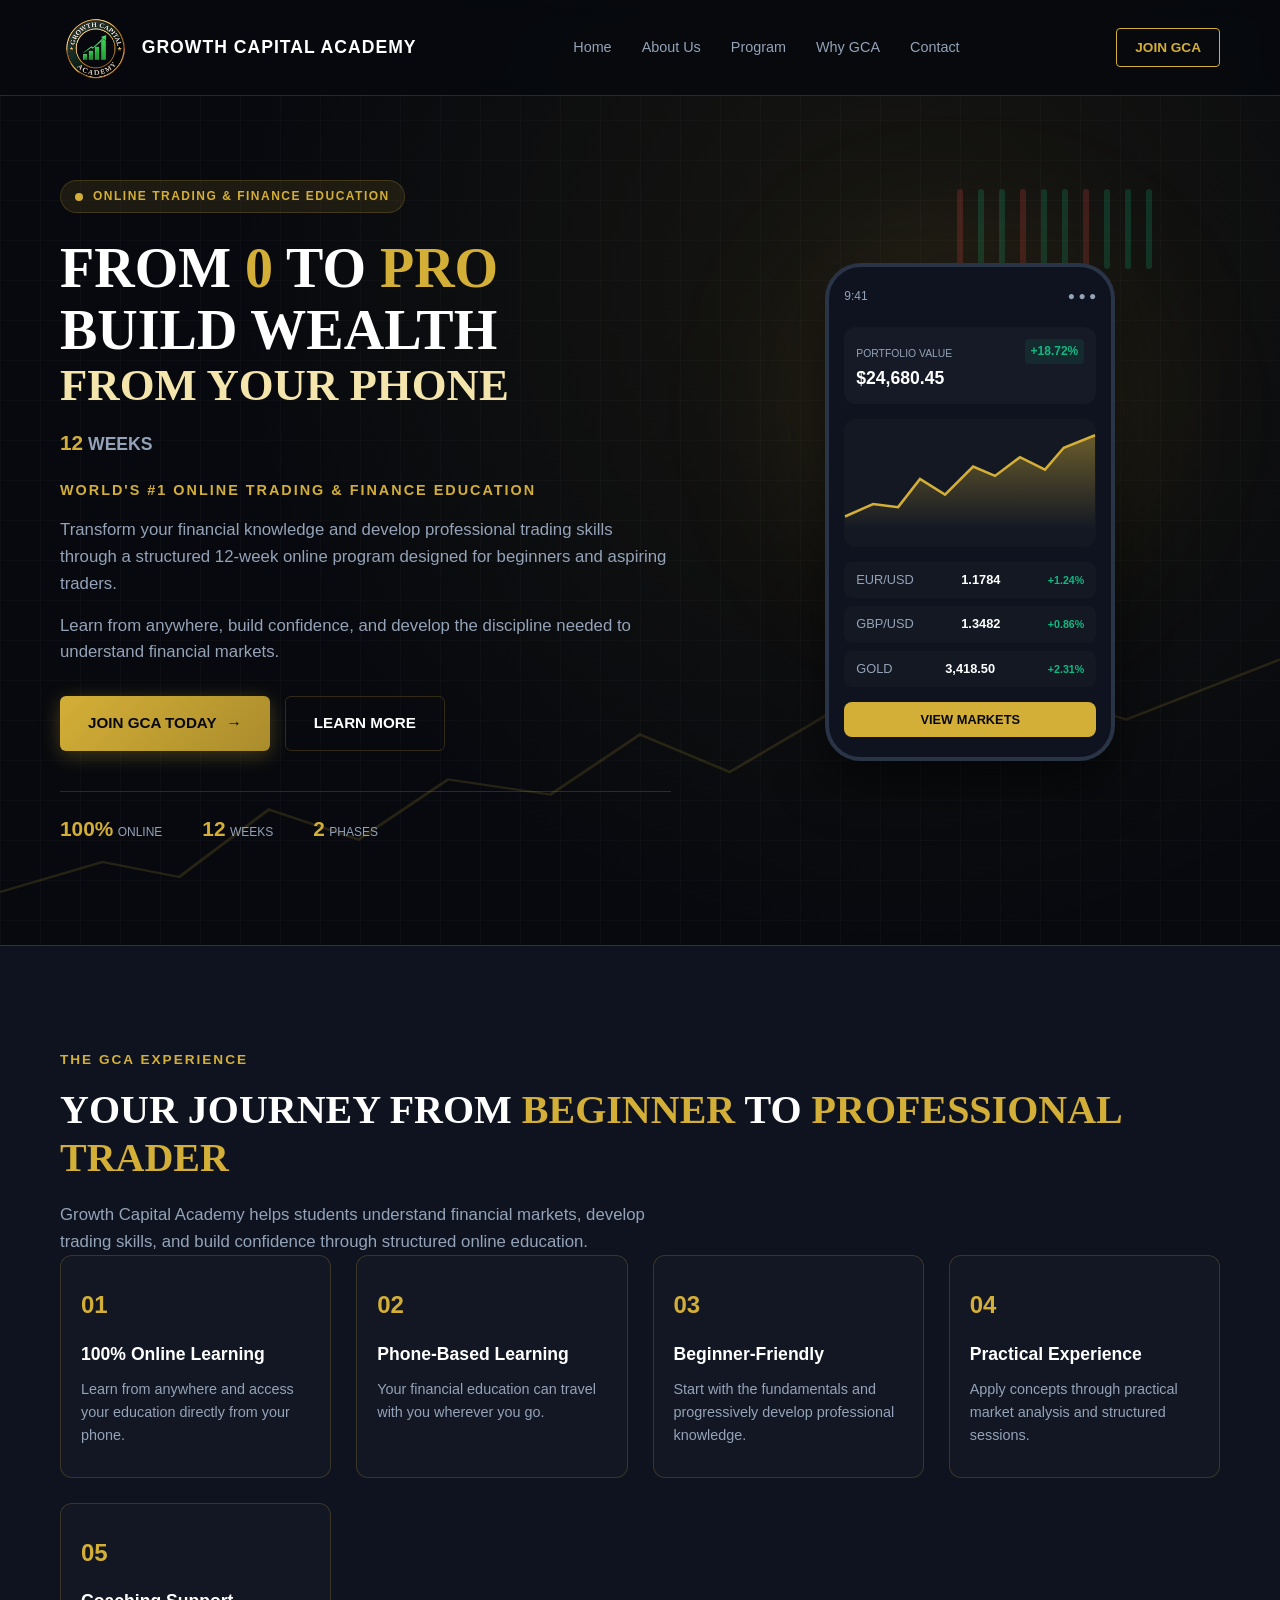
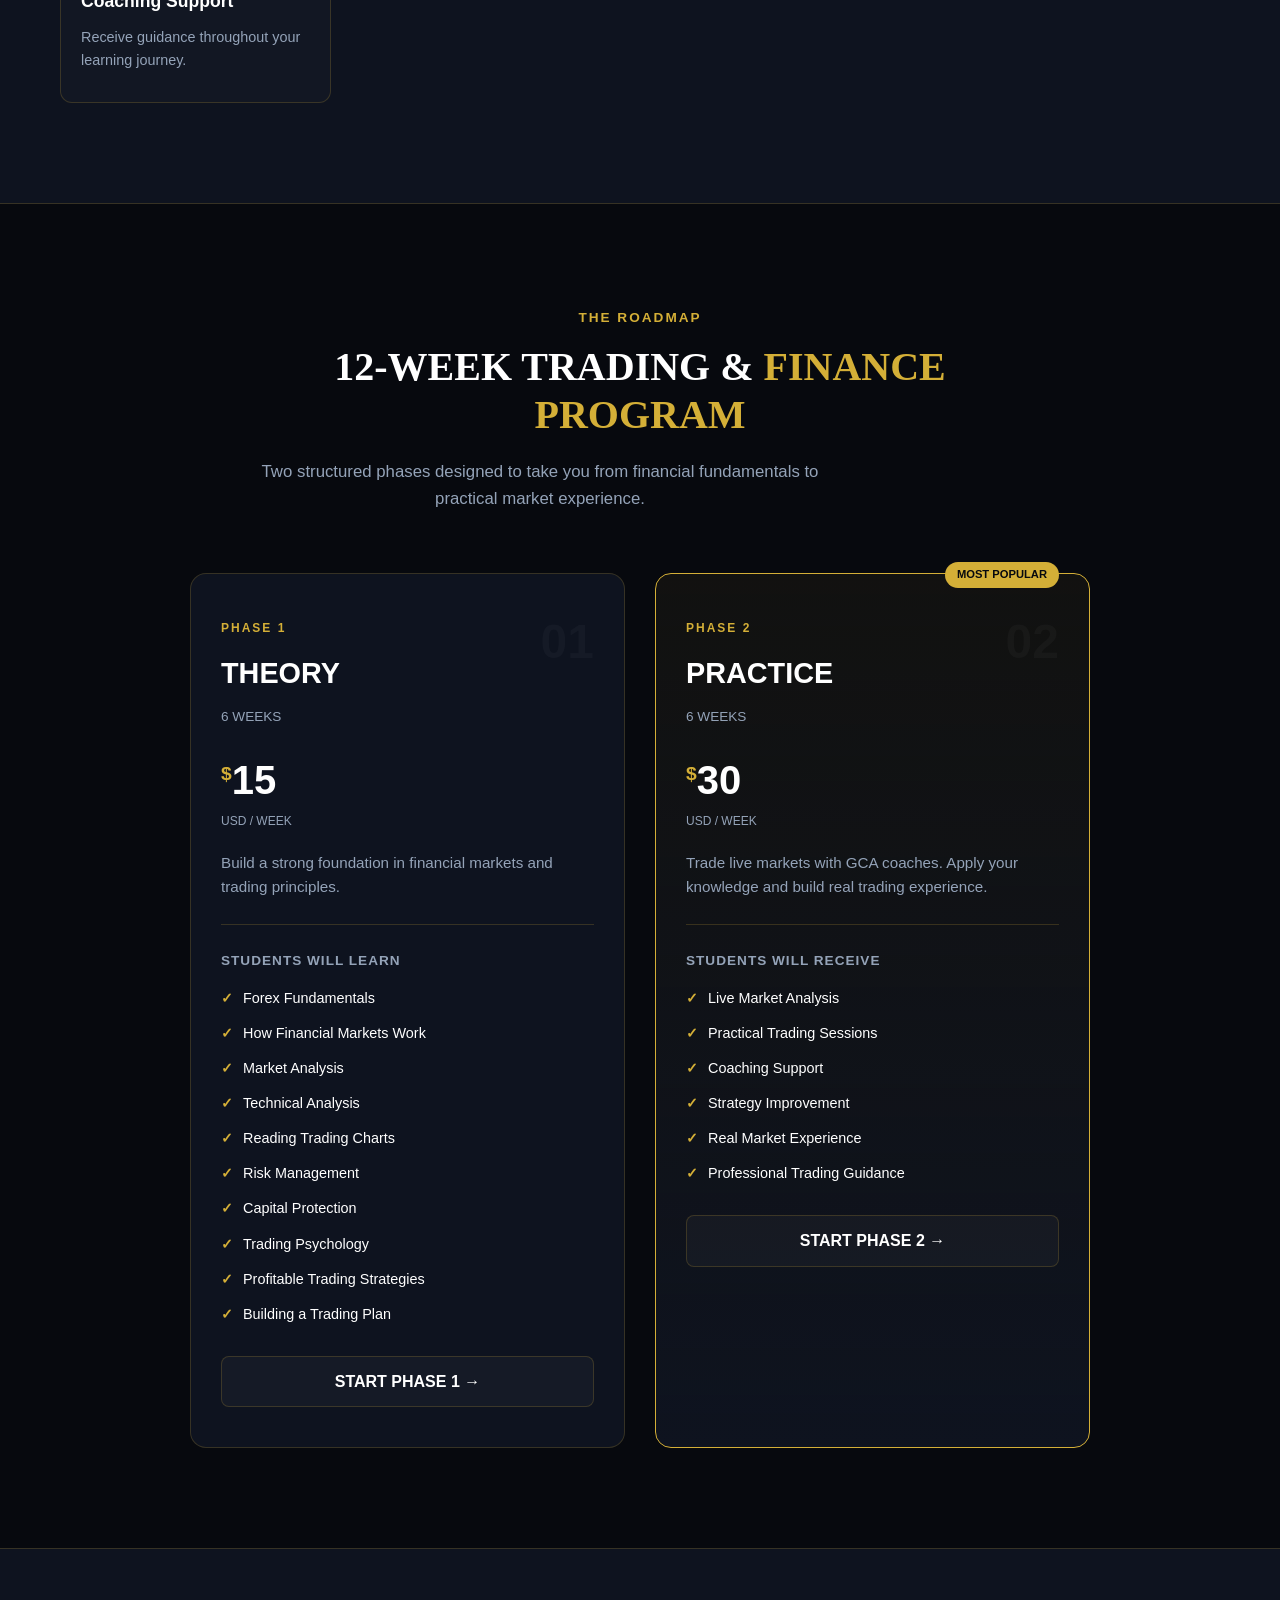
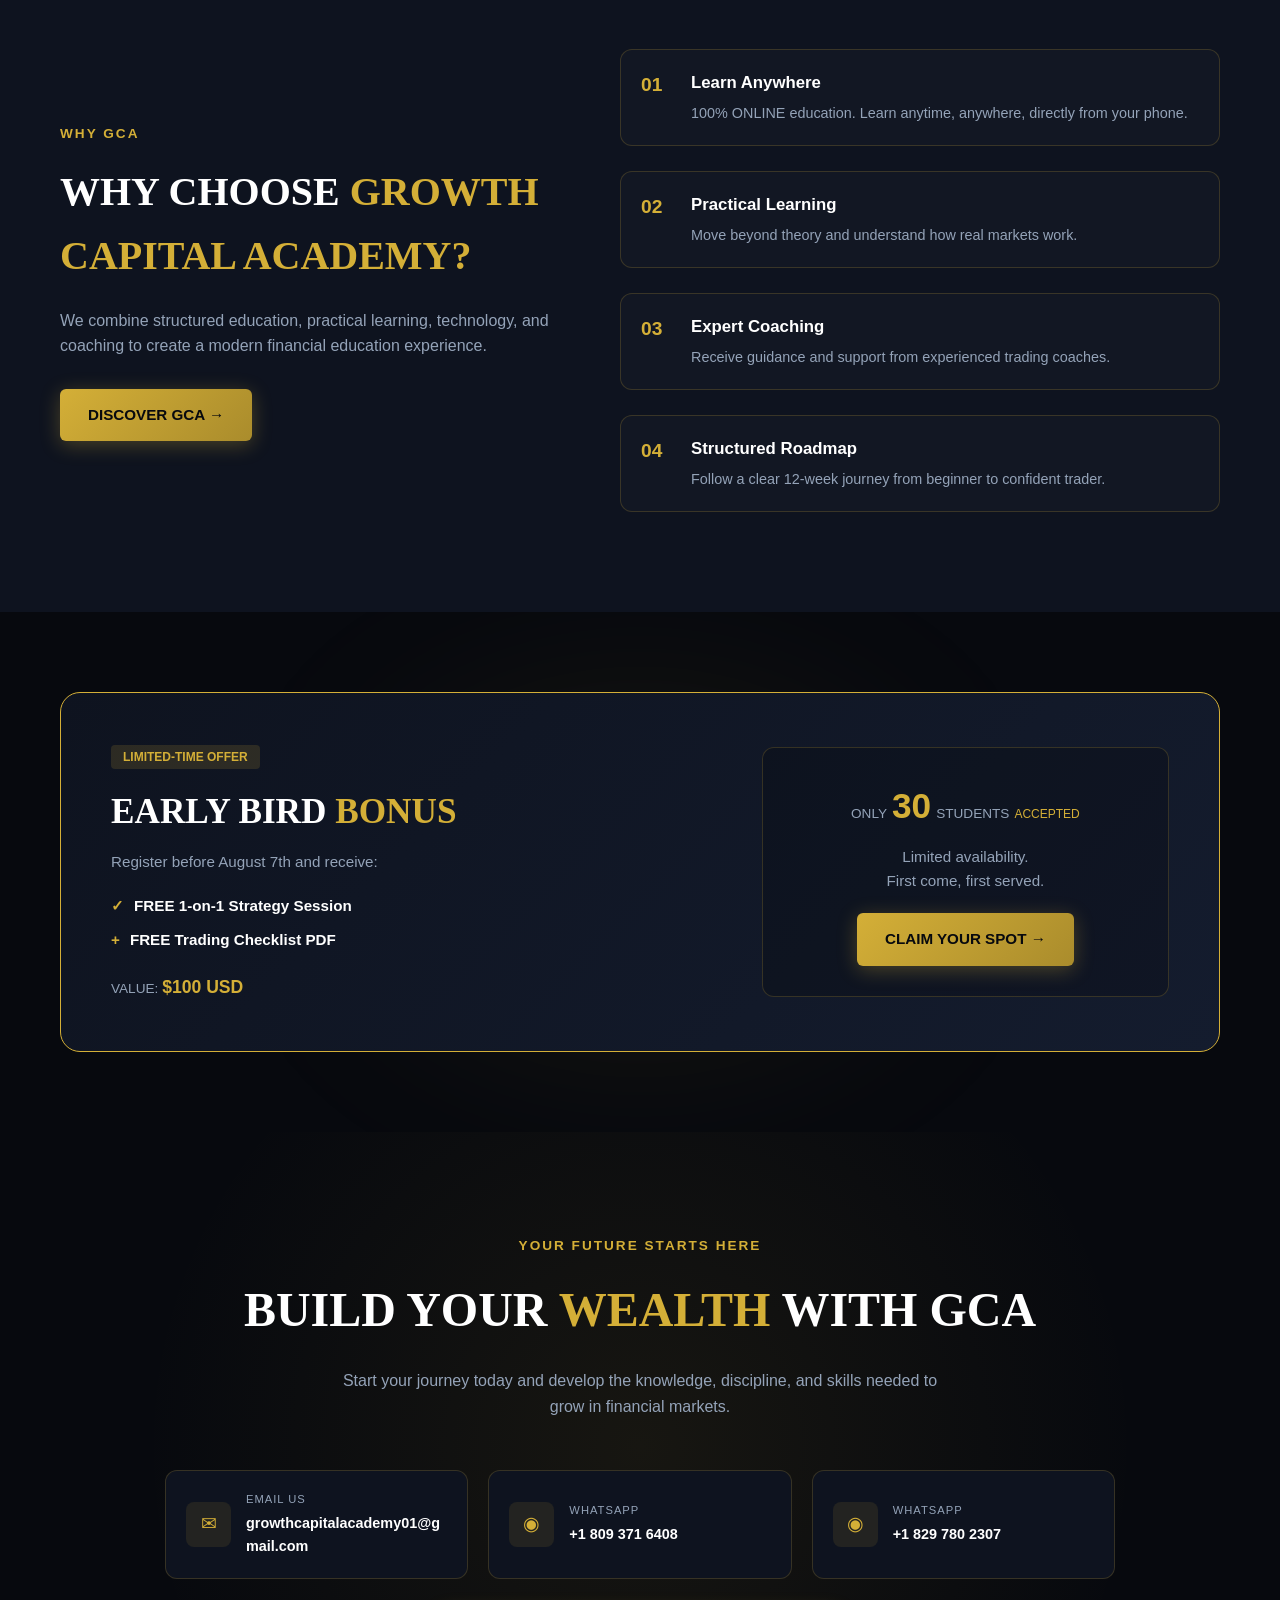
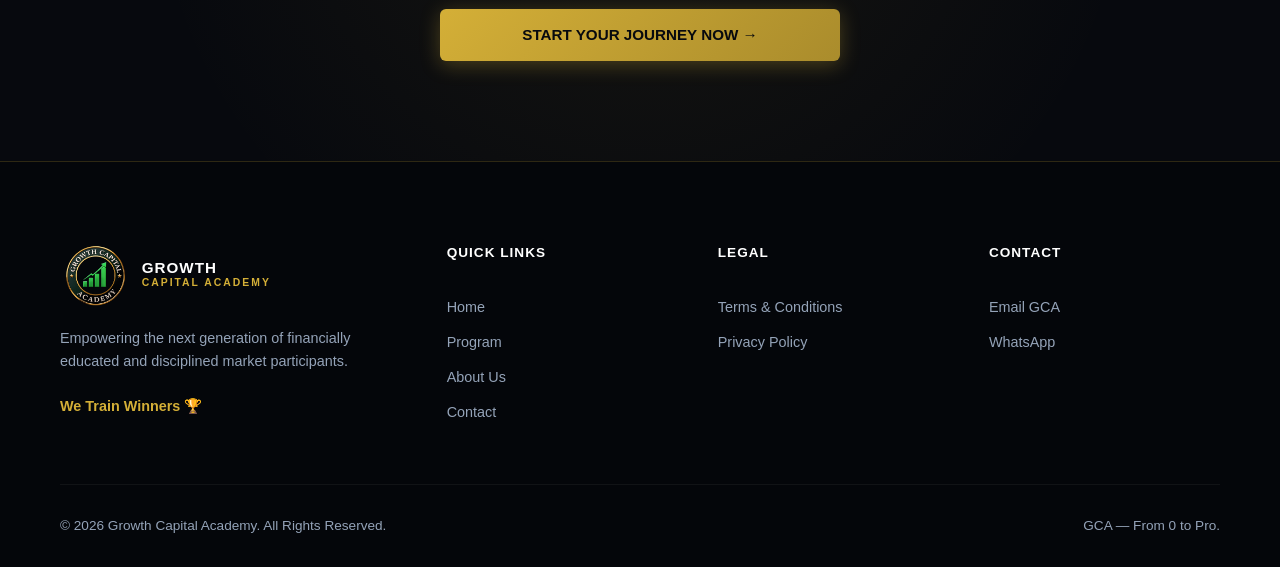
==== commit e4672c6a: "Update index.html" ====
--- a/index.html
+++ b/index.html
@@ -28,10 +28,7 @@
         <!-- LOGO EN HAUT -->
         <a href="#home" class="logo">
             <img src="GCA.png" alt="Growth Capital Academy" class="logo-img">
-            <span>
-                <strong>GROWTH</strong>
-                <small>CAPITAL ACADEMY</small>
-            </span>
+            <span class="logo-text">GROWTH CAPITAL ACADEMY</span>
         </a>
 
         <nav class="nav-menu">
--- a/style.css
+++ b/style.css
@@ -2,7 +2,6 @@
    GROWTH CAPITAL ACADEMY - MAIN STYLESHEET
    ========================================================================== */
 
-/* --- ROOT VARIABLES --- */
 :root {
     --bg-dark: #07090e;
     --bg-card: #0e131f;
@@ -16,7 +15,6 @@
     --transition: all 0.3s ease;
 }
 
-/* --- RESET & BASE STYLES --- */
 * {
     margin: 0;
     padding: 0;
@@ -135,12 +133,8 @@
     margin: 0 auto 60px;
 }
 
-.section-heading.center p {
-    margin: 0 auto;
-}
-
-/* ==========================================================================
-   NAVIGATION BAR (FIXED LOGO ALIGNMENT)
+/* ==========================================================================
+   NAVIGATION BAR & LOGO STYLE
    ========================================================================== */
 .navbar {
     position: fixed;
@@ -160,29 +154,28 @@
     justify-content: space-between;
 }
 
-/* CORRECTION LOGO NAVBAR */
+/* Style de l'image du logo (Haut et Bas) */
 .logo {
     display: flex;
     align-items: center;
     gap: 12px;
 }
 
-.logo-mark {
-    display: flex;
-    align-items: center;
-    justify-content: center;
-    width: 42px;
-    height: 42px;
-    background: linear-gradient(135deg, var(--gold) 0%, var(--gold-dark) 100%);
-    color: var(--bg-dark);
-    font-weight: 900;
-    font-size: 1.2rem;
-    border-radius: 8px;
-    box-shadow: 0 4px 15px rgba(212, 175, 55, 0.3);
+.logo img.logo-img {
+    height: 65px;
+    width: auto;
+    object-fit: contain;
     flex-shrink: 0;
 }
 
-.logo span:not(.logo-mark) {
+.logo-text {
+    font-size: 1.1rem;  
+    font-weight: 800;
+    letter-spacing: 1px;
+    color: var(--text-main);
+    white-space: nowrap;  
+}
+.logo span {
     display: flex;
     flex-direction: column;
     line-height: 1.1;
@@ -249,7 +242,6 @@
     width: 25px;
     height: 2px;
     background: var(--text-main);
-    transition: var(--transition);
 }
 
 /* ==========================================================================
@@ -303,16 +295,6 @@
     border-radius: 3px;
 }
 
-.candle::before {
-    content: '';
-    position: absolute;
-    top: -10px;
-    left: 2px;
-    width: 2px;
-    height: 100px;
-    background: inherit;
-}
-
 .candle.green { background: #10b981; }
 .candle.red { background: #ef4444; }
 
@@ -345,7 +327,6 @@
     height: 8px;
     background: var(--gold);
     border-radius: 50%;
-    box-shadow: 0 0 0 0 rgba(212, 175, 55, 0.7);
     animation: pulse 2s infinite;
 }
 
@@ -363,10 +344,7 @@
     margin-bottom: 15px;
 }
 
-.hero h1 span {
-    color: var(--gold);
-}
-
+.hero h1 span { color: var(--gold); }
 .hero h1 em {
     font-style: normal;
     color: var(--gold-light);
@@ -379,37 +357,13 @@
     font-weight: 700;
     color: var(--text-muted);
     margin-bottom: 20px;
-    letter-spacing: 1px;
-}
-
-.hero-time span {
-    color: var(--gold);
-    font-size: 1.3rem;
-}
-
-.hero-subtitle {
-    font-size: 0.9rem;
-    font-weight: 700;
-    letter-spacing: 2px;
-    color: var(--gold);
-    margin-bottom: 15px;
-}
-
-.hero-description {
-    color: var(--text-muted);
-    font-size: 1.05rem;
-    margin-bottom: 15px;
-}
-
-.hero-description.second {
-    margin-bottom: 30px;
-}
-
-.hero-buttons {
-    display: flex;
-    gap: 15px;
-    margin-bottom: 40px;
-}
+}
+
+.hero-time span { color: var(--gold); font-size: 1.3rem; }
+.hero-subtitle { font-size: 0.9rem; font-weight: 700; letter-spacing: 2px; color: var(--gold); margin-bottom: 15px; }
+.hero-description { color: var(--text-muted); font-size: 1.05rem; margin-bottom: 15px; }
+.hero-description.second { margin-bottom: 30px; }
+.hero-buttons { display: flex; gap: 15px; margin-bottom: 40px; }
 
 .trust-row {
     display: flex;
@@ -418,22 +372,8 @@
     border-top: 1px solid var(--border-color);
 }
 
-.trust-row div {
-    display: flex;
-    flex-direction: column;
-}
-
-.trust-row strong {
-    font-size: 1.3rem;
-    font-weight: 800;
-    color: var(--gold);
-}
-
-.trust-row span {
-    font-size: 0.75rem;
-    color: var(--text-muted);
-    letter-spacing: 1px;
-}
+.trust-row strong { font-size: 1.3rem; font-weight: 800; color: var(--gold); }
+.trust-row span { font-size: 0.75rem; color: var(--text-muted); }
 
 /* --- PHONE MOCKUP --- */
 .phone-wrapper {
@@ -449,7 +389,6 @@
     background: rgba(212, 175, 55, 0.15);
     filter: blur(80px);
     border-radius: 50%;
-    z-index: 1;
 }
 
 .phone {
@@ -469,7 +408,6 @@
     font-size: 0.75rem;
     color: var(--text-muted);
     margin-bottom: 20px;
-    padding: 0 5px;
 }
 
 .trading-header {
@@ -482,509 +420,98 @@
     margin-bottom: 15px;
 }
 
-.trading-header small {
-    font-size: 0.65rem;
-    color: var(--text-muted);
-}
-
-.trading-header h3 {
-    font-size: 1.1rem;
-    font-weight: 800;
-}
-
-.profit {
-    font-size: 0.75rem;
-    font-weight: 700;
-    color: #10b981;
-    background: rgba(16, 185, 129, 0.1);
-    padding: 3px 6px;
-    border-radius: 4px;
-}
-
-.mini-chart {
-    background: rgba(255, 255, 255, 0.02);
-    border-radius: 12px;
-    padding: 10px 0;
-    margin-bottom: 15px;
-}
-
-.mini-chart svg {
-    width: 100%;
-    height: 100px;
-}
-
-.market-list {
-    display: flex;
-    flex-direction: column;
-    gap: 8px;
-    margin-bottom: 15px;
-}
-
-.market-item {
-    display: flex;
-    justify-content: space-between;
-    align-items: center;
-    background: rgba(255, 255, 255, 0.02);
-    padding: 8px 12px;
-    border-radius: 8px;
-    font-size: 0.8rem;
-}
-
-.market-item span {
-    color: var(--text-muted);
-}
-
-.market-item strong {
-    color: var(--text-main);
-}
-
-.market-item .up {
-    color: #10b981;
-    font-weight: 600;
-}
-
-.trade-button {
-    width: 100%;
-    background: var(--gold);
-    color: var(--bg-dark);
-    border: none;
-    padding: 10px;
-    border-radius: 8px;
-    font-weight: 700;
-    font-size: 0.8rem;
-    cursor: pointer;
-}
-
-/* ==========================================================================
-   ABOUT SECTION
-   ========================================================================== */
-.about-section {
-    background: var(--bg-card);
-    border-top: 1px solid var(--border-color);
-    border-bottom: 1px solid var(--border-color);
-}
-
-.benefit-grid {
-    display: grid;
-    grid-template-columns: repeat(auto-fit, minmax(220px, 1fr));
-    gap: 25px;
-}
-
-.benefit-card {
-    background: rgba(255, 255, 255, 0.02);
-    border: 1px solid var(--border-color);
-    padding: 30px 20px;
-    border-radius: 12px;
-    transition: var(--transition);
-}
-
-.benefit-card:hover {
-    transform: translateY(-5px);
-    background: var(--bg-card-hover);
-    border-color: var(--gold);
-}
-
-.benefit-icon {
-    font-size: 1.5rem;
-    font-weight: 900;
-    color: var(--gold);
-    margin-bottom: 15px;
-}
-
-.benefit-card h3 {
-    font-size: 1.1rem;
-    font-weight: 700;
-    margin-bottom: 10px;
-}
-
-.benefit-card p {
-    color: var(--text-muted);
-    font-size: 0.9rem;
-}
+.trading-header small { font-size: 0.65rem; color: var(--text-muted); }
+.trading-header h3 { font-size: 1.1rem; font-weight: 800; }
+.profit { font-size: 0.75rem; font-weight: 700; color: #10b981; background: rgba(16, 185, 129, 0.1); padding: 3px 6px; border-radius: 4px; }
+
+.mini-chart { background: rgba(255, 255, 255, 0.02); border-radius: 12px; padding: 10px 0; margin-bottom: 15px; }
+.mini-chart svg { width: 100%; height: 100px; }
+
+.market-list { display: flex; flex-direction: column; gap: 8px; margin-bottom: 15px; }
+.market-item { display: flex; justify-content: space-between; align-items: center; background: rgba(255, 255, 255, 0.02); padding: 8px 12px; border-radius: 8px; font-size: 0.8rem; }
+.market-item span { color: var(--text-muted); }
+.market-item .up { color: #10b981; font-weight: 600; }
+
+.trade-button { width: 100%; background: var(--gold); color: var(--bg-dark); border: none; padding: 10px; border-radius: 8px; font-weight: 700; font-size: 0.8rem; cursor: pointer; }
+
+/* ==========================================================================
+   ABOUT & SECTIONS
+   ========================================================================== */
+.about-section { background: var(--bg-card); border-top: 1px solid var(--border-color); border-bottom: 1px solid var(--border-color); }
+.benefit-grid { display: grid; grid-template-columns: repeat(auto-fit, minmax(220px, 1fr)); gap: 25px; }
+.benefit-card { background: rgba(255, 255, 255, 0.02); border: 1px solid var(--border-color); padding: 30px 20px; border-radius: 12px; transition: var(--transition); }
+.benefit-card:hover { transform: translateY(-5px); background: var(--bg-card-hover); border-color: var(--gold); }
+.benefit-icon { font-size: 1.5rem; font-weight: 900; color: var(--gold); margin-bottom: 15px; }
+.benefit-card h3 { font-size: 1.1rem; font-weight: 700; margin-bottom: 10px; }
+.benefit-card p { color: var(--text-muted); font-size: 0.9rem; }
 
 /* ==========================================================================
    PROGRAM SECTION
    ========================================================================== */
-.program-grid {
-    display: grid;
-    grid-template-columns: repeat(auto-fit, minmax(320px, 1fr));
-    gap: 30px;
-    max-width: 900px;
-    margin: 0 auto;
-}
-
-.program-card {
-    position: relative;
-    background: var(--bg-card);
-    border: 1px solid var(--border-color);
-    border-radius: 16px;
-    padding: 40px 30px;
-    transition: var(--transition);
-}
-
-.program-card.featured {
-    border-color: var(--gold);
-    background: linear-gradient(180deg, rgba(212, 175, 55, 0.05) 0%, var(--bg-card) 100%);
-}
-
-.popular {
-    position: absolute;
-    top: -12px;
-    right: 30px;
-    background: var(--gold);
-    color: var(--bg-dark);
-    font-size: 0.7rem;
-    font-weight: 800;
-    padding: 4px 12px;
-    border-radius: 20px;
-    letter-spacing: 1px;
-}
-
-.program-number {
-    position: absolute;
-    top: 30px;
-    right: 30px;
-    font-size: 3rem;
-    font-weight: 900;
-    color: rgba(255, 255, 255, 0.03);
-}
-
-.phase-tag {
-    font-size: 0.75rem;
-    font-weight: 700;
-    letter-spacing: 2px;
-    color: var(--gold);
-}
-
-.program-card h3 {
-    font-size: 1.8rem;
-    font-weight: 800;
-    margin: 10px 0;
-}
-
-.duration {
-    font-size: 0.85rem;
-    color: var(--text-muted);
-    margin-bottom: 20px;
-}
-
-.price {
-    font-size: 2.5rem;
-    font-weight: 900;
-    color: var(--text-main);
-    margin-bottom: 20px;
-}
-
-.price sup {
-    font-size: 1.2rem;
-    color: var(--gold);
-}
-
-.price small {
-    font-size: 0.75rem;
-    font-weight: 500;
-    color: var(--text-muted);
-    display: block;
-}
-
-.program-description {
-    color: var(--text-muted);
-    font-size: 0.95rem;
-    margin-bottom: 25px;
-}
-
-.program-divider {
-    height: 1px;
-    background: var(--border-color);
-    margin-bottom: 25px;
-}
-
-.program-card h4 {
-    font-size: 0.85rem;
-    letter-spacing: 1px;
-    color: var(--text-muted);
-    margin-bottom: 15px;
-}
-
-.check-list {
-    display: flex;
-    flex-direction: column;
-    gap: 12px;
-    margin-bottom: 30px;
-}
-
-.check-list li {
-    display: flex;
-    align-items: center;
-    gap: 10px;
-    font-size: 0.9rem;
-    color: var(--text-main);
-}
-
-.check-list li::before {
-    content: '✓';
-    color: var(--gold);
-    font-weight: 800;
-}
-
-.program-button {
-    display: block;
-    width: 100%;
-    text-align: center;
-    background: rgba(255, 255, 255, 0.03);
-    border: 1px solid var(--border-color);
-    color: var(--text-main);
-    padding: 12px;
-    border-radius: 8px;
-    font-weight: 700;
-    font-size: 0.9rem;
-    transition: var(--transition);
-}
-
-.program-card:hover .program-button {
-    background: var(--gold);
-    color: var(--bg-dark);
-    border-color: var(--gold);
-}
-
-/* ==========================================================================
-   WHY SECTION
-   ========================================================================== */
-.why-section {
-    background: var(--bg-card);
-    border-top: 1px solid var(--border-color);
-}
-
-.why-grid {
-    display: grid;
-    grid-template-columns: 1fr 1.2fr;
-    gap: 60px;
-    align-items: center;
-}
-
-.why-content h2 {
-    font-family: 'Playfair Display', serif;
-    font-size: 2.5rem;
-    font-weight: 800;
-    margin-bottom: 20px;
-}
-
-.why-content h2 span {
-    color: var(--gold);
-}
-
-.why-content p {
-    color: var(--text-muted);
-    margin-bottom: 30px;
-}
-
-.features {
-    display: flex;
-    flex-direction: column;
-    gap: 25px;
-}
-
-.feature {
-    display: flex;
-    gap: 20px;
-    background: rgba(255, 255, 255, 0.02);
-    border: 1px solid var(--border-color);
-    padding: 20px;
-    border-radius: 12px;
-    transition: var(--transition);
-}
-
-.feature:hover {
-    border-color: var(--gold);
-    background: var(--bg-card-hover);
-}
-
-.feature-icon {
-    font-size: 1.2rem;
-    font-weight: 900;
-    color: var(--gold);
-    min-width: 30px;
-}
-
-.feature h3 {
-    font-size: 1.05rem;
-    font-weight: 700;
-    margin-bottom: 5px;
-}
-
-.feature p {
-    color: var(--text-muted);
-    font-size: 0.9rem;
-    margin: 0;
-}
-
-/* ==========================================================================
-   BONUS SECTION
-   ========================================================================== */
-.bonus-section {
-    position: relative;
-    padding: 80px 0;
-    overflow: hidden;
-}
-
-.bonus-glow {
-    position: absolute;
-    top: 50%;
-    left: 50%;
-    transform: translate(-50%, -50%);
-    width: 500px;
-    height: 300px;
-    background: rgba(212, 175, 55, 0.1);
-    filter: blur(100px);
-    border-radius: 50%;
-    z-index: 1;
-}
-
-.bonus-card {
-    position: relative;
-    z-index: 2;
-    background: linear-gradient(135deg, var(--bg-card) 0%, #141c2e 100%);
-    border: 1px solid var(--gold);
-    border-radius: 20px;
-    padding: 50px;
-    display: grid;
-    grid-template-columns: 1.2fr 0.8fr;
-    gap: 40px;
-    align-items: center;
-    box-shadow: 0 20px 40px rgba(0, 0, 0, 0.4);
-}
-
-.bonus-label {
-    background: rgba(212, 175, 55, 0.15);
-    color: var(--gold);
-    padding: 5px 12px;
-    border-radius: 4px;
-    font-size: 0.75rem;
-    font-weight: 800;
-    letter-spacing: 1px;
-}
-
-.bonus-card h2 {
-    font-family: 'Playfair Display', serif;
-    font-size: 2.2rem;
-    font-weight: 800;
-    margin: 15px 0 10px;
-}
-
-.bonus-card h2 span {
-    color: var(--gold);
-}
-
-.bonus-card > div > p {
-    color: var(--text-muted);
-    font-size: 0.95rem;
-    margin-bottom: 20px;
-}
-
-.bonus-items {
-    display: flex;
-    flex-direction: column;
-    gap: 10px;
-    margin-bottom: 20px;
-}
-
-.bonus-item {
-    display: flex;
-    align-items: center;
-    gap: 10px;
-    font-size: 0.95rem;
-    font-weight: 600;
-}
-
-.bonus-item span {
-    color: var(--gold);
-}
-
-.bonus-value {
-    font-size: 0.85rem;
-    color: var(--text-muted);
-    letter-spacing: 1px;
-}
-
-.bonus-value strong {
-    color: var(--gold);
-    font-size: 1.1rem;
-}
-
-.bonus-right {
-    background: rgba(0, 0, 0, 0.2);
-    border: 1px solid var(--border-color);
-    padding: 30px;
-    border-radius: 12px;
-    text-align: center;
-}
-
-.spots {
-    display: flex;
-    justify-content: center;
-    align-items: baseline;
-    gap: 5px;
-    margin-bottom: 10px;
-}
-
-.spots span {
-    font-size: 0.85rem;
-    color: var(--text-muted);
-}
-
-.spots strong {
-    font-size: 2.2rem;
-    font-weight: 900;
-    color: var(--gold);
-}
-
-.spots small {
-    font-size: 0.75rem;
-    color: var(--gold);
-    letter-spacing: 1px;
-}
-
-.bonus-right p {
-    color: var(--text-muted);
-    font-size: 0.85rem;
-    margin-bottom: 20px;
-}
-
-/* ==========================================================================
-   CTA SECTION & CONTACT CARDS (FIXED EMAIL/TEXT OVERFLOW)
-   ========================================================================== */
-.cta-section {
-    padding: 100px 0;
-    background: radial-gradient(circle at 50% 50%, rgba(212, 175, 55, 0.08) 0%, transparent 70%);
-    text-align: center;
-}
-
-.cta-content h2 {
-    font-family: 'Playfair Display', serif;
-    font-size: 3rem;
-    font-weight: 900;
-    margin-bottom: 20px;
-}
-
-.cta-content h2 span {
-    color: var(--gold);
-}
-
-.cta-content > p {
-    color: var(--text-muted);
-    max-width: 600px;
-    margin: 0 auto 50px;
-}
-
-.contact-buttons {
-    display: grid;
-    grid-template-columns: repeat(auto-fit, minmax(280px, 1fr));
-    gap: 20px;
-    max-width: 950px;
-    margin: 0 auto 30px;
-}
-
-/* CORRECTION CARTE CONTACT / EMAIL */
+.program-grid { display: grid; grid-template-columns: repeat(auto-fit, minmax(320px, 1fr)); gap: 30px; max-width: 900px; margin: 0 auto; }
+.program-card { position: relative; background: var(--bg-card); border: 1px solid var(--border-color); border-radius: 16px; padding: 40px 30px; }
+.program-card.featured { border-color: var(--gold); background: linear-gradient(180deg, rgba(212, 175, 55, 0.05) 0%, var(--bg-card) 100%); }
+.popular { position: absolute; top: -12px; right: 30px; background: var(--gold); color: var(--bg-dark); font-size: 0.7rem; font-weight: 800; padding: 4px 12px; border-radius: 20px; }
+.program-number { position: absolute; top: 30px; right: 30px; font-size: 3rem; font-weight: 900; color: rgba(255, 255, 255, 0.03); }
+.phase-tag { font-size: 0.75rem; font-weight: 700; letter-spacing: 2px; color: var(--gold); }
+.program-card h3 { font-size: 1.8rem; font-weight: 800; margin: 10px 0; }
+.duration { font-size: 0.85rem; color: var(--text-muted); margin-bottom: 20px; }
+.price { font-size: 2.5rem; font-weight: 900; margin-bottom: 20px; }
+.price sup { font-size: 1.2rem; color: var(--gold); }
+.price small { font-size: 0.75rem; font-weight: 500; color: var(--text-muted); display: block; }
+.program-description { color: var(--text-muted); font-size: 0.95rem; margin-bottom: 25px; }
+.program-divider { height: 1px; background: var(--border-color); margin-bottom: 25px; }
+.program-card h4 { font-size: 0.85rem; letter-spacing: 1px; color: var(--text-muted); margin-bottom: 15px; }
+.check-list { display: flex; flex-direction: column; gap: 12px; margin-bottom: 30px; }
+.check-list li { display: flex; align-items: center; gap: 10px; font-size: 0.9rem; }
+.check-list li::before { content: '✓'; color: var(--gold); font-weight: 800; }
+.program-button { display: block; width: 100%; text-align: center; background: rgba(255, 255, 255, 0.03); border: 1px solid var(--border-color); color: var(--text-main); padding: 12px; border-radius: 8px; font-weight: 700; transition: var(--transition); }
+.program-card:hover .program-button { background: var(--gold); color: var(--bg-dark); border-color: var(--gold); }
+
+/* ==========================================================================
+   WHY SECTION & BONUS
+   ========================================================================== */
+.why-section { background: var(--bg-card); border-top: 1px solid var(--border-color); }
+.why-grid { display: grid; grid-template-columns: 1fr 1.2fr; gap: 60px; align-items: center; }
+.why-content h2 { font-family: 'Playfair Display', serif; font-size: 2.5rem; font-weight: 800; margin-bottom: 20px; }
+.why-content h2 span { color: var(--gold); }
+.why-content p { color: var(--text-muted); margin-bottom: 30px; }
+.features { display: flex; flex-direction: column; gap: 25px; }
+.feature { display: flex; gap: 20px; background: rgba(255, 255, 255, 0.02); border: 1px solid var(--border-color); padding: 20px; border-radius: 12px; transition: var(--transition); }
+.feature:hover { border-color: var(--gold); background: var(--bg-card-hover); }
+.feature-icon { font-size: 1.2rem; font-weight: 900; color: var(--gold); min-width: 30px; }
+.feature h3 { font-size: 1.05rem; font-weight: 700; margin-bottom: 5px; }
+.feature p { color: var(--text-muted); font-size: 0.9rem; margin: 0; }
+
+.bonus-section { position: relative; padding: 80px 0; overflow: hidden; }
+.bonus-glow { position: absolute; top: 50%; left: 50%; transform: translate(-50%, -50%); width: 500px; height: 300px; background: rgba(212, 175, 55, 0.1); filter: blur(100px); border-radius: 50%; }
+.bonus-card { position: relative; z-index: 2; background: linear-gradient(135deg, var(--bg-card) 0%, #141c2e 100%); border: 1px solid var(--gold); border-radius: 20px; padding: 50px; display: grid; grid-template-columns: 1.2fr 0.8fr; gap: 40px; align-items: center; }
+.bonus-label { background: rgba(212, 175, 55, 0.15); color: var(--gold); padding: 5px 12px; border-radius: 4px; font-size: 0.75rem; font-weight: 800; }
+.bonus-card h2 { font-family: 'Playfair Display', serif; font-size: 2.2rem; font-weight: 800; margin: 15px 0 10px; }
+.bonus-card h2 span { color: var(--gold); }
+.bonus-card > div > p { color: var(--text-muted); font-size: 0.95rem; margin-bottom: 20px; }
+.bonus-items { display: flex; flex-direction: column; gap: 10px; margin-bottom: 20px; }
+.bonus-item { display: flex; align-items: center; gap: 10px; font-size: 0.95rem; font-weight: 600; }
+.bonus-item span { color: var(--gold); }
+.bonus-value { font-size: 0.85rem; color: var(--text-muted); }
+.bonus-value strong { color: var(--gold); font-size: 1.1rem; }
+.bonus-right { background: rgba(0, 0, 0, 0.2); border: 1px solid var(--border-color); padding: 30px; border-radius: 12px; text-align: center; }
+.spots { display: flex; justify-content: center; align-items: baseline; gap: 5px; margin-bottom: 10px; }
+.spots span { font-size: 0.85rem; color: var(--text-muted); }
+.spots strong { font-size: 2.2rem; font-weight: 900; color: var(--gold); }
+.spots small { font-size: 0.75rem; color: var(--gold); }
+.bonus-right p { color: var(--text-muted); font-size: 0.85rem; margin-bottom: 20px; }
+
+/* ==========================================================================
+   CTA & CONTACT CARDS (FIXED EMAIL OVERFLOW)
+   ========================================================================== */
+.cta-section { padding: 100px 0; background: radial-gradient(circle at 50% 50%, rgba(212, 175, 55, 0.08) 0%, transparent 70%); text-align: center; }
+.cta-content h2 { font-family: 'Playfair Display', serif; font-size: 3rem; font-weight: 900; margin-bottom: 20px; }
+.cta-content h2 span { color: var(--gold); }
+.cta-content > p { color: var(--text-muted); max-width: 600px; margin: 0 auto 50px; }
+
+.contact-buttons { display: grid; grid-template-columns: repeat(auto-fit, minmax(280px, 1fr)); gap: 20px; max-width: 950px; margin: 0 auto 30px; }
+
 .contact-card {
     display: flex;
     align-items: center;
@@ -995,7 +522,7 @@
     border-radius: 12px;
     transition: var(--transition);
     text-align: left;
-    overflow: hidden; /* Empêche tout débordement hors de la carte */
+    overflow: hidden; /* Évite tout débordement de l'email */
 }
 
 .contact-card:hover {
@@ -1014,14 +541,13 @@
     color: var(--gold);
     border-radius: 8px;
     font-size: 1.2rem;
-    flex-shrink: 0; /* Empêche l'icône de s'écraser */
-}
-
-/* Conteneur interne pour forcer le retour à la ligne propre de l'email */
+    flex-shrink: 0;
+}
+
 .contact-card div {
     display: flex;
     flex-direction: column;
-    min-width: 0; /* Crucial pour le texte long / flexbox */
+    min-width: 0; /* Important pour que l'email long s'adapte bien */
 }
 
 .contact-card small {
@@ -1035,139 +561,42 @@
     font-size: 0.9rem;
     font-weight: 700;
     color: var(--text-main);
-    word-break: break-all; /* Force la coupure propre de l'email si l'écran est trop petit */
+    word-break: break-all; /* Force la coupure propre de l'adresse e-mail */
     overflow-wrap: break-word;
 }
 
 /* ==========================================================================
    FOOTER
    ========================================================================== */
-footer {
-    background: #04060a;
-    border-top: 1px solid var(--border-color);
-    padding: 80px 0 30px;
-}
-
-.footer-top {
-    display: grid;
-    grid-template-columns: 1.5fr 1fr 1fr 1fr;
-    gap: 40px;
-    margin-bottom: 60px;
-}
-
-.footer-brand p {
-    color: var(--text-muted);
-    font-size: 0.9rem;
-    margin: 20px 0;
-}
-
-.winner {
-    display: inline-block;
-    color: var(--gold);
-    font-size: 0.9rem;
-    font-weight: 700;
-}
-
-.footer-links h4 {
-    font-size: 0.85rem;
-    letter-spacing: 1px;
-    margin-bottom: 20px;
-    color: var(--text-main);
-}
-
-.footer-links {
-    display: flex;
-    flex-direction: column;
-    gap: 12px;
-}
-
-.footer-links a {
-    color: var(--text-muted);
-    font-size: 0.9rem;
-    transition: var(--transition);
-    word-break: break-all;
-}
-
-.footer-links a:hover {
-    color: var(--gold);
-}
-
-.footer-bottom {
-    display: flex;
-    justify-content: space-between;
-    align-items: center;
-    padding-top: 30px;
-    border-top: 1px solid rgba(255, 255, 255, 0.05);
-    color: var(--text-muted);
-    font-size: 0.85rem;
-}
+footer { background: #04060a; border-top: 1px solid var(--border-color); padding: 80px 0 30px; }
+.footer-top { display: grid; grid-template-columns: 1.5fr 1fr 1fr 1fr; gap: 40px; margin-bottom: 60px; }
+.footer-brand p { color: var(--text-muted); font-size: 0.9rem; margin: 20px 0; }
+.winner { display: inline-block; color: var(--gold); font-size: 0.9rem; font-weight: 700; }
+.footer-links h4 { font-size: 0.85rem; letter-spacing: 1px; margin-bottom: 20px; color: var(--text-main); }
+.footer-links { display: flex; flex-direction: column; gap: 12px; }
+.footer-links a { color: var(--text-muted); font-size: 0.9rem; transition: var(--transition); word-break: break-all; }
+.footer-links a:hover { color: var(--gold); }
+.footer-bottom { display: flex; justify-content: space-between; align-items: center; padding-top: 30px; border-top: 1px solid rgba(255, 255, 255, 0.05); color: var(--text-muted); font-size: 0.85rem; }
 
 /* ==========================================================================
    RESPONSIVE DESIGN
    ========================================================================== */
 @media (max-width: 992px) {
-    .hero-container {
-        grid-template-columns: 1fr;
-        text-align: center;
-        gap: 60px;
-    }
-
-    .hero-buttons {
-        justify-content: center;
-    }
-
-    .trust-row {
-        justify-content: center;
-    }
-
-    .why-grid {
-        grid-template-columns: 1fr;
-        gap: 40px;
-    }
-
-    .bonus-card {
-        grid-template-columns: 1fr;
-        padding: 30px;
-    }
-
-    .footer-top {
-        grid-template-columns: 1fr 1fr;
-        gap: 30px;
-    }
+    .hero-container { grid-template-columns: 1fr; text-align: center; gap: 60px; }
+    .hero-buttons { justify-content: center; }
+    .trust-row { justify-content: center; }
+    .why-grid { grid-template-columns: 1fr; gap: 40px; }
+    .bonus-card { grid-template-columns: 1fr; padding: 30px; }
+    .footer-top { grid-template-columns: 1fr 1fr; gap: 30px; }
 }
 
 @media (max-width: 768px) {
-    .nav-menu, .nav-button {
-        display: none;
-    }
-
-    .menu-toggle {
-        display: flex;
-    }
-
-    .hero h1 {
-        font-size: 2.5rem;
-    }
-
-    .hero h1 em {
-        font-size: 2rem;
-    }
-
-    .section-heading h2 {
-        font-size: 2rem;
-    }
-
-    .cta-content h2 {
-        font-size: 2.2rem;
-    }
-
-    .footer-top {
-        grid-template-columns: 1fr;
-    }
-
-    .footer-bottom {
-        flex-direction: column;
-        gap: 15px;
-        text-align: center;
-    }
-}
+    .nav-menu, .nav-button { display: none; }
+    .menu-toggle { display: flex; }
+    .hero h1 { font-size: 2.5rem; }
+    .hero h1 em { font-size: 2rem; }
+    .section-heading h2 { font-size: 2rem; }
+    .cta-content h2 { font-size: 2.2rem; }
+    .footer-top { grid-template-columns: 1fr; }
+    .footer-bottom { flex-direction: column; gap: 15px; text-align: center; }
+}
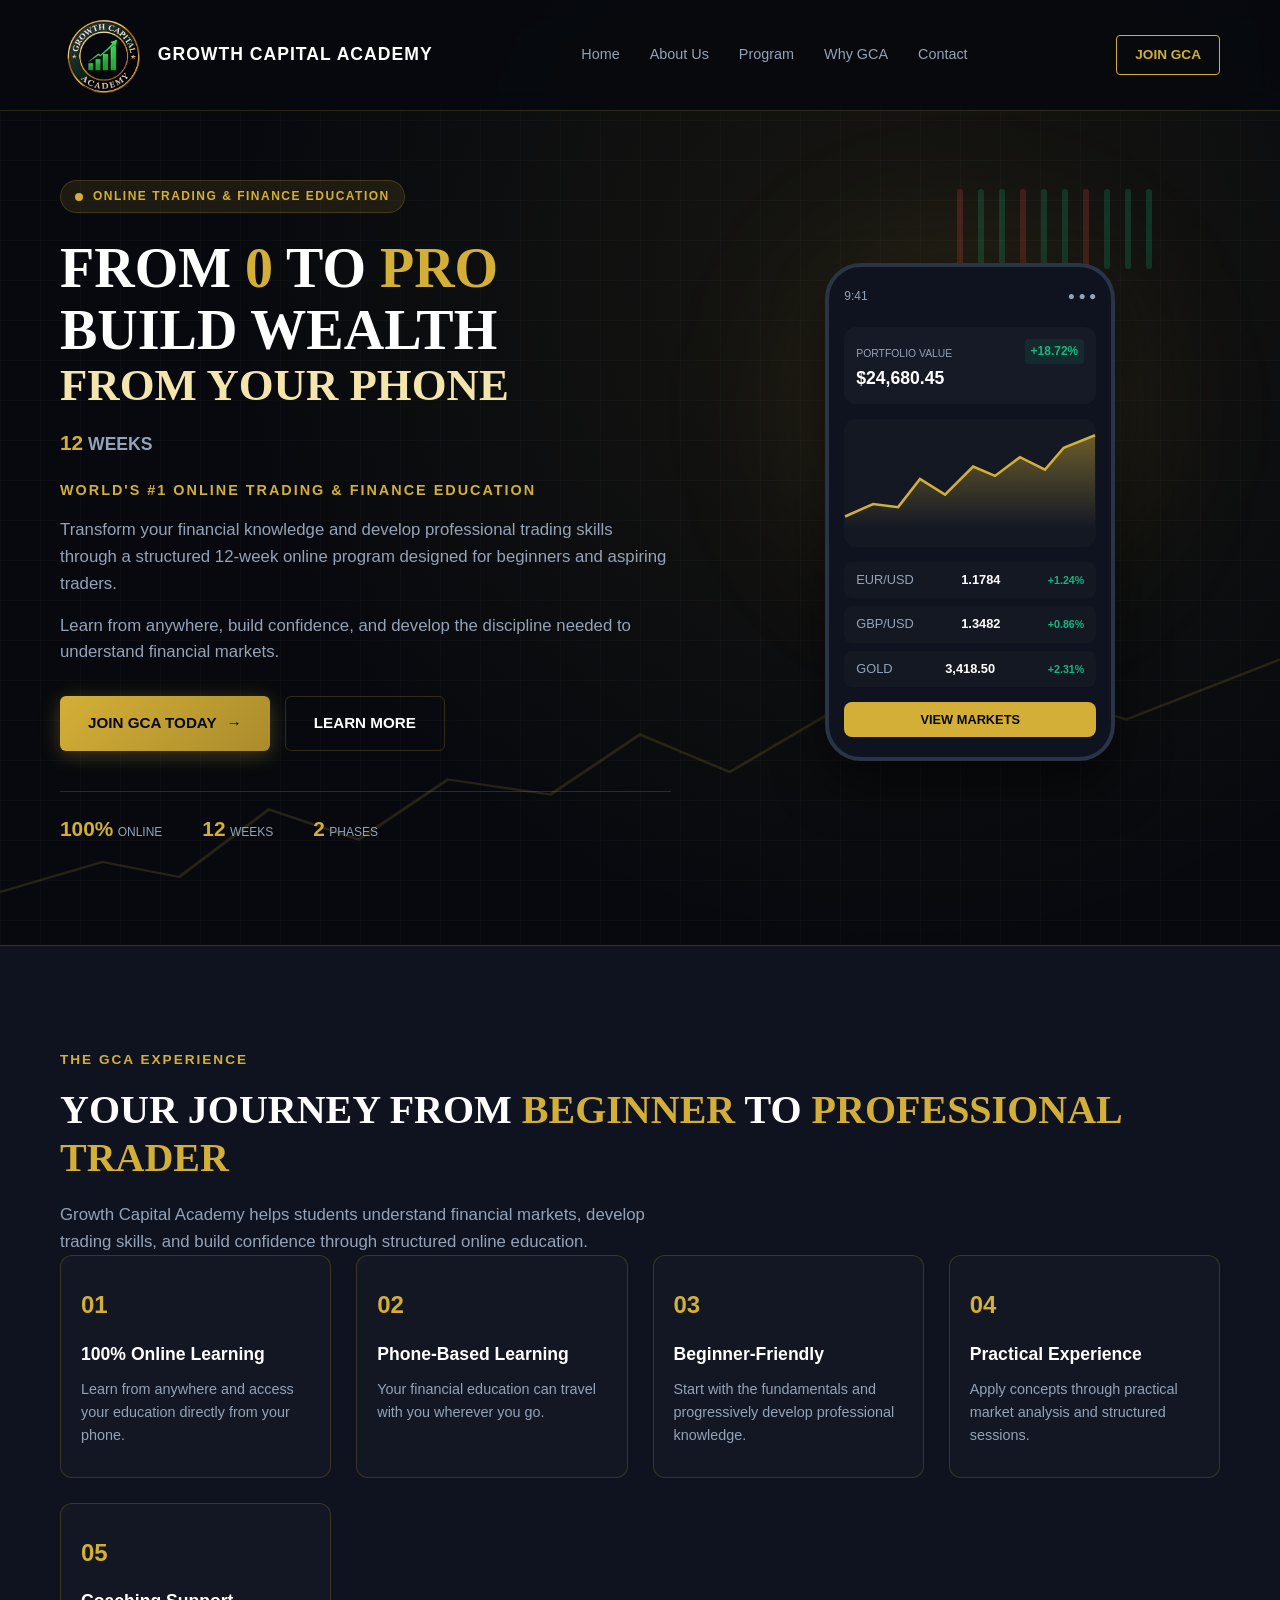
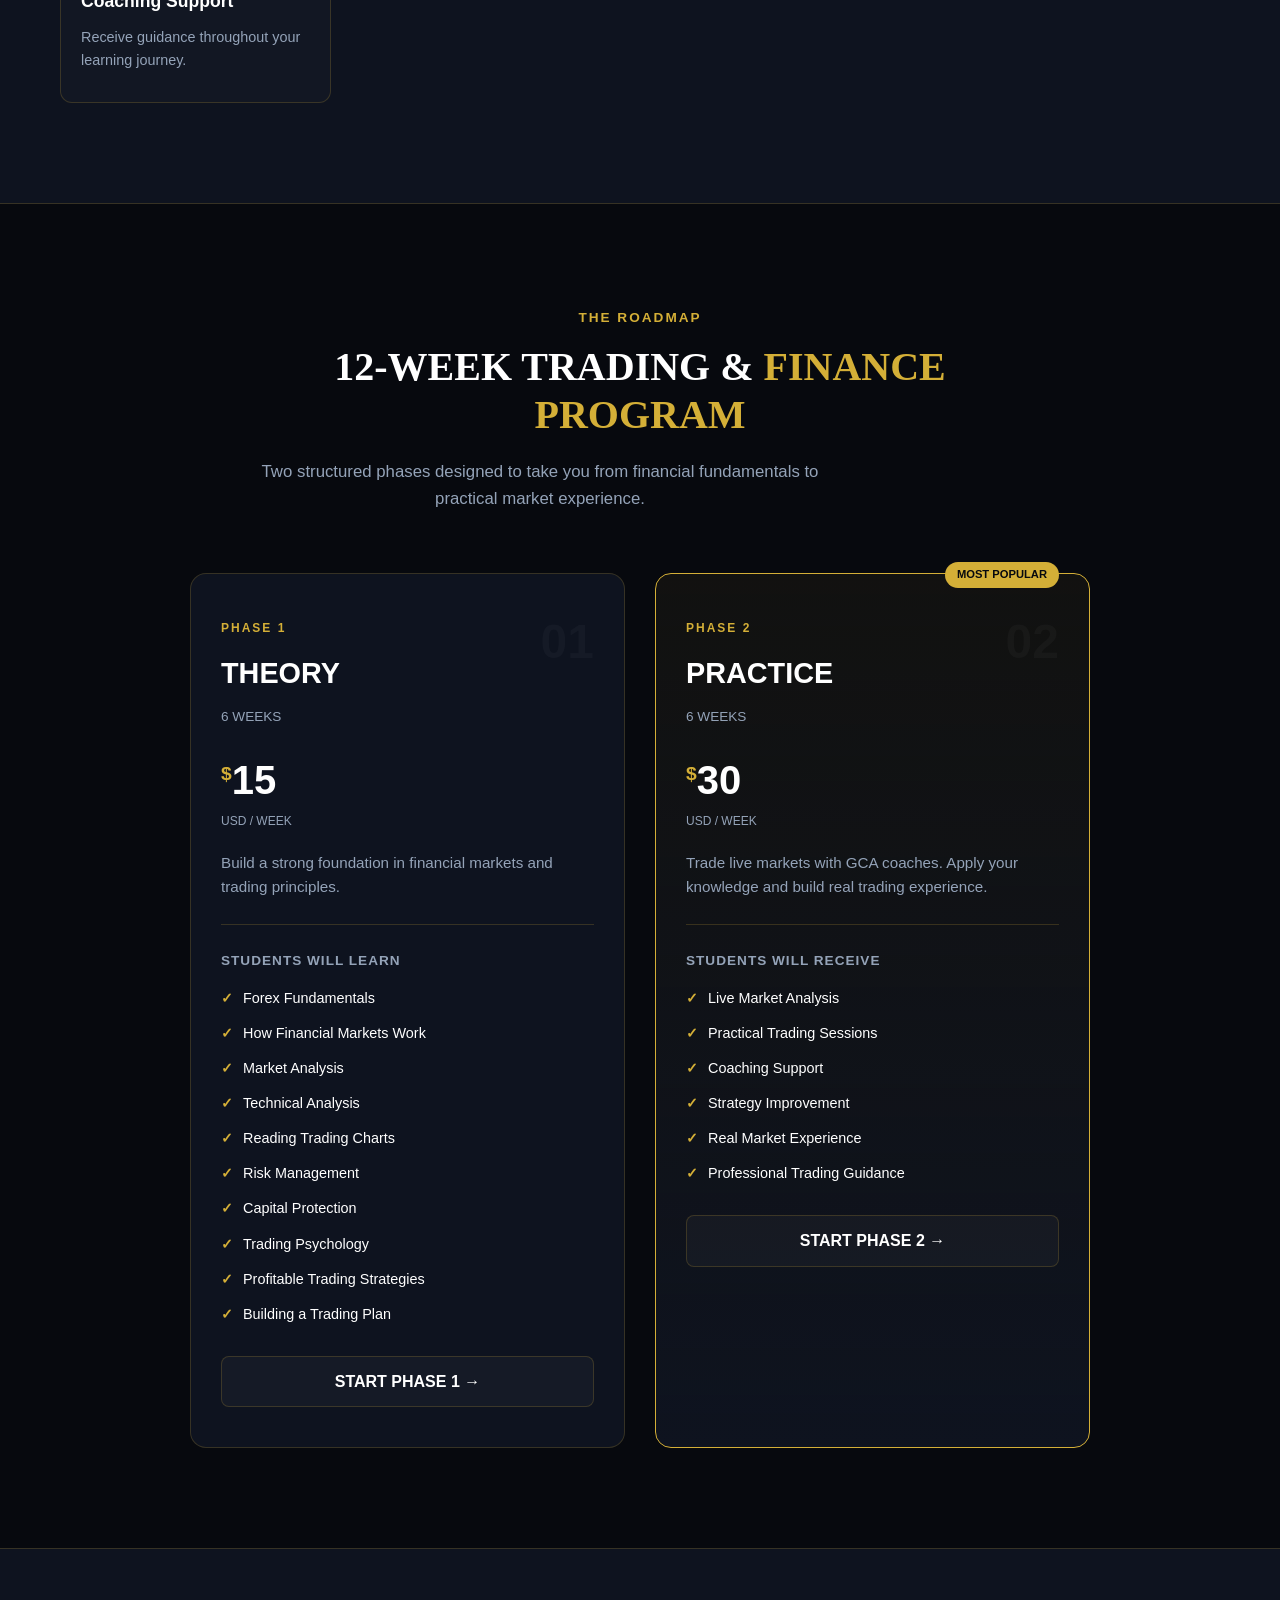
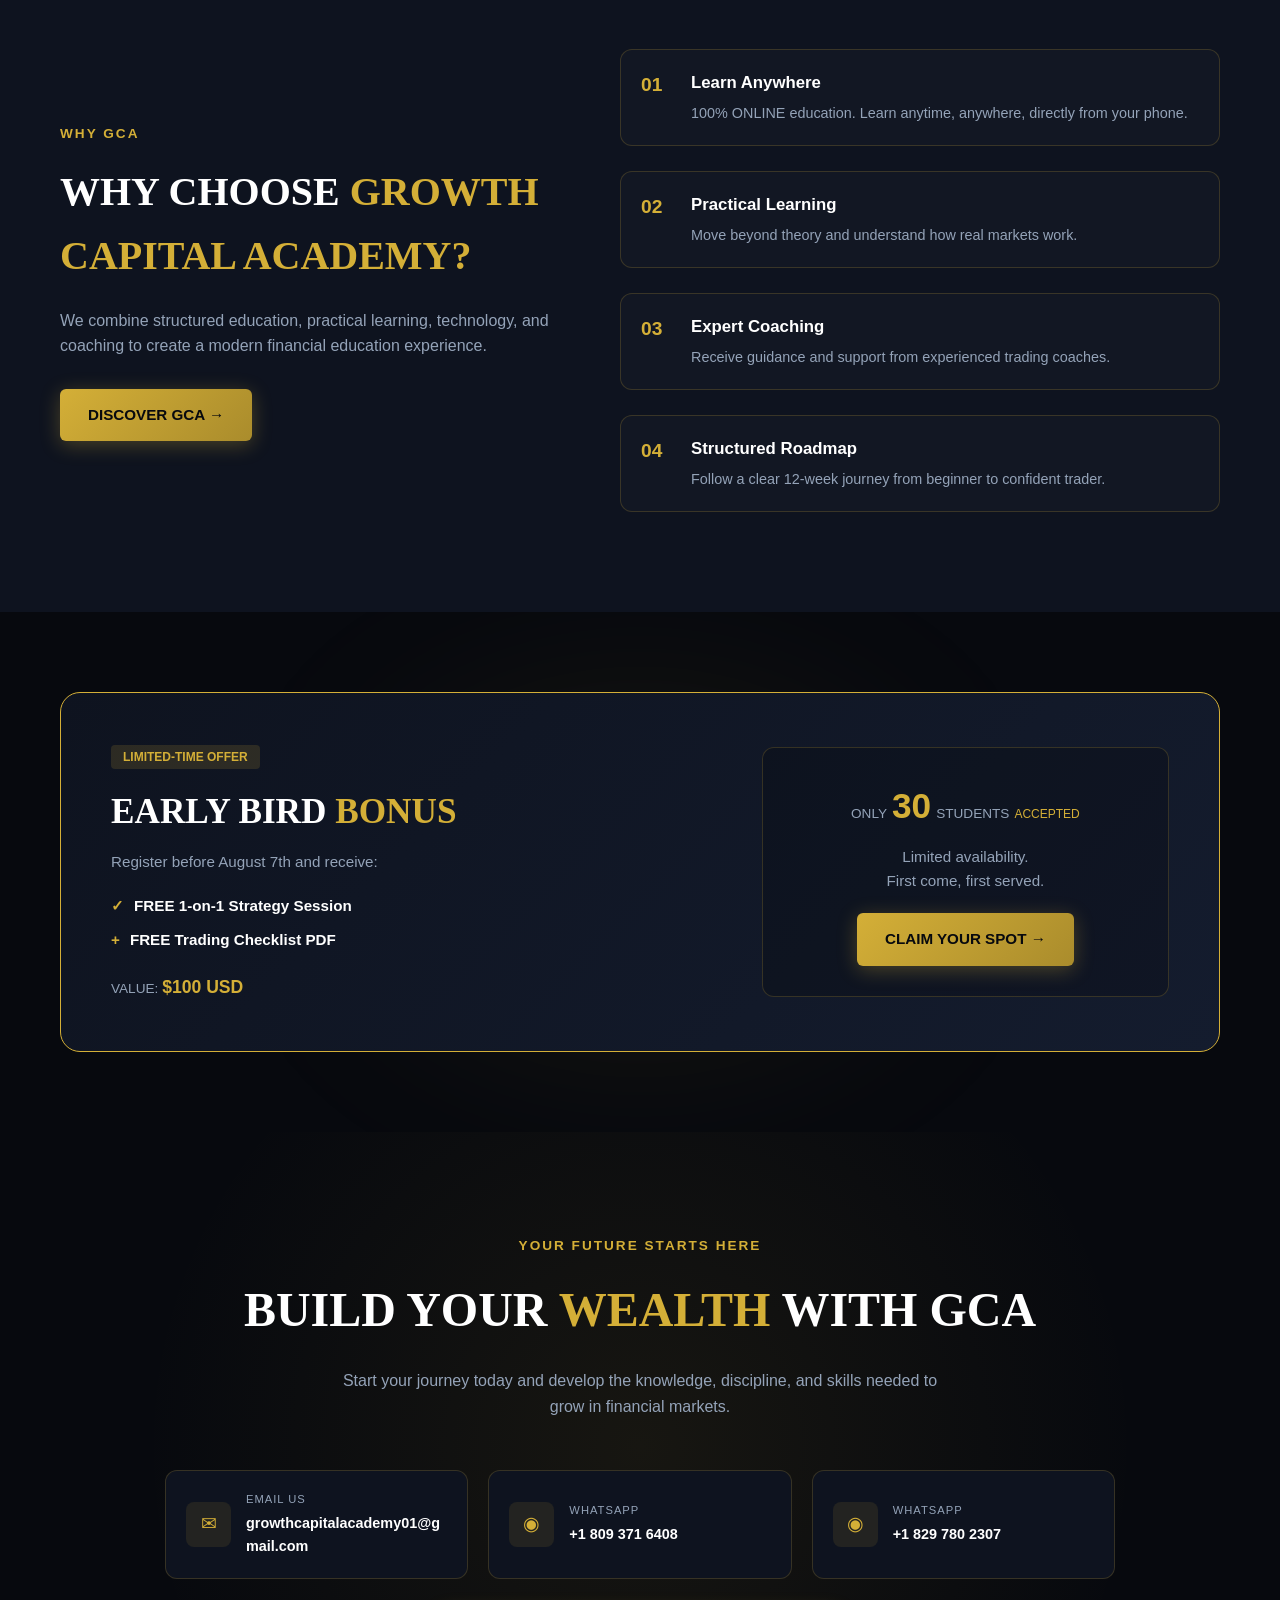
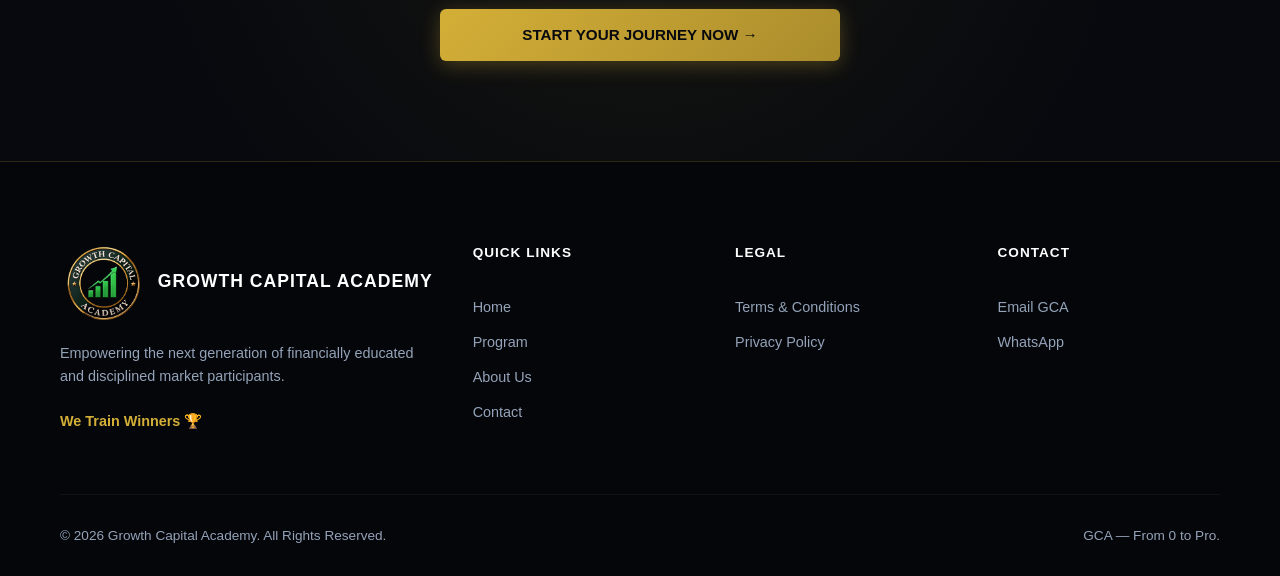
==== commit 9815189c: "Update index.html" ====
--- a/index.html
+++ b/index.html
@@ -468,11 +468,9 @@
             <div class="footer-brand">
                 <a href="#home" class="logo">
                     <img src="GCA.png" alt="Growth Capital Academy" class="logo-img">
-                    <span>
-                        <strong>GROWTH</strong>
-                        <small>CAPITAL ACADEMY</small>
-                    </span>
+                    <span class="logo-text">GROWTH CAPITAL ACADEMY</span>
                 </a>
+                
                 <p>Empowering the next generation of financially educated and disciplined market participants.</p>
                 <strong class="winner">We Train Winners 🏆</strong>
             </div>
--- a/style.css
+++ b/style.css
@@ -162,7 +162,7 @@
 }
 
 .logo img.logo-img {
-    height: 65px;
+    height: 80px;
     width: auto;
     object-fit: contain;
     flex-shrink: 0;
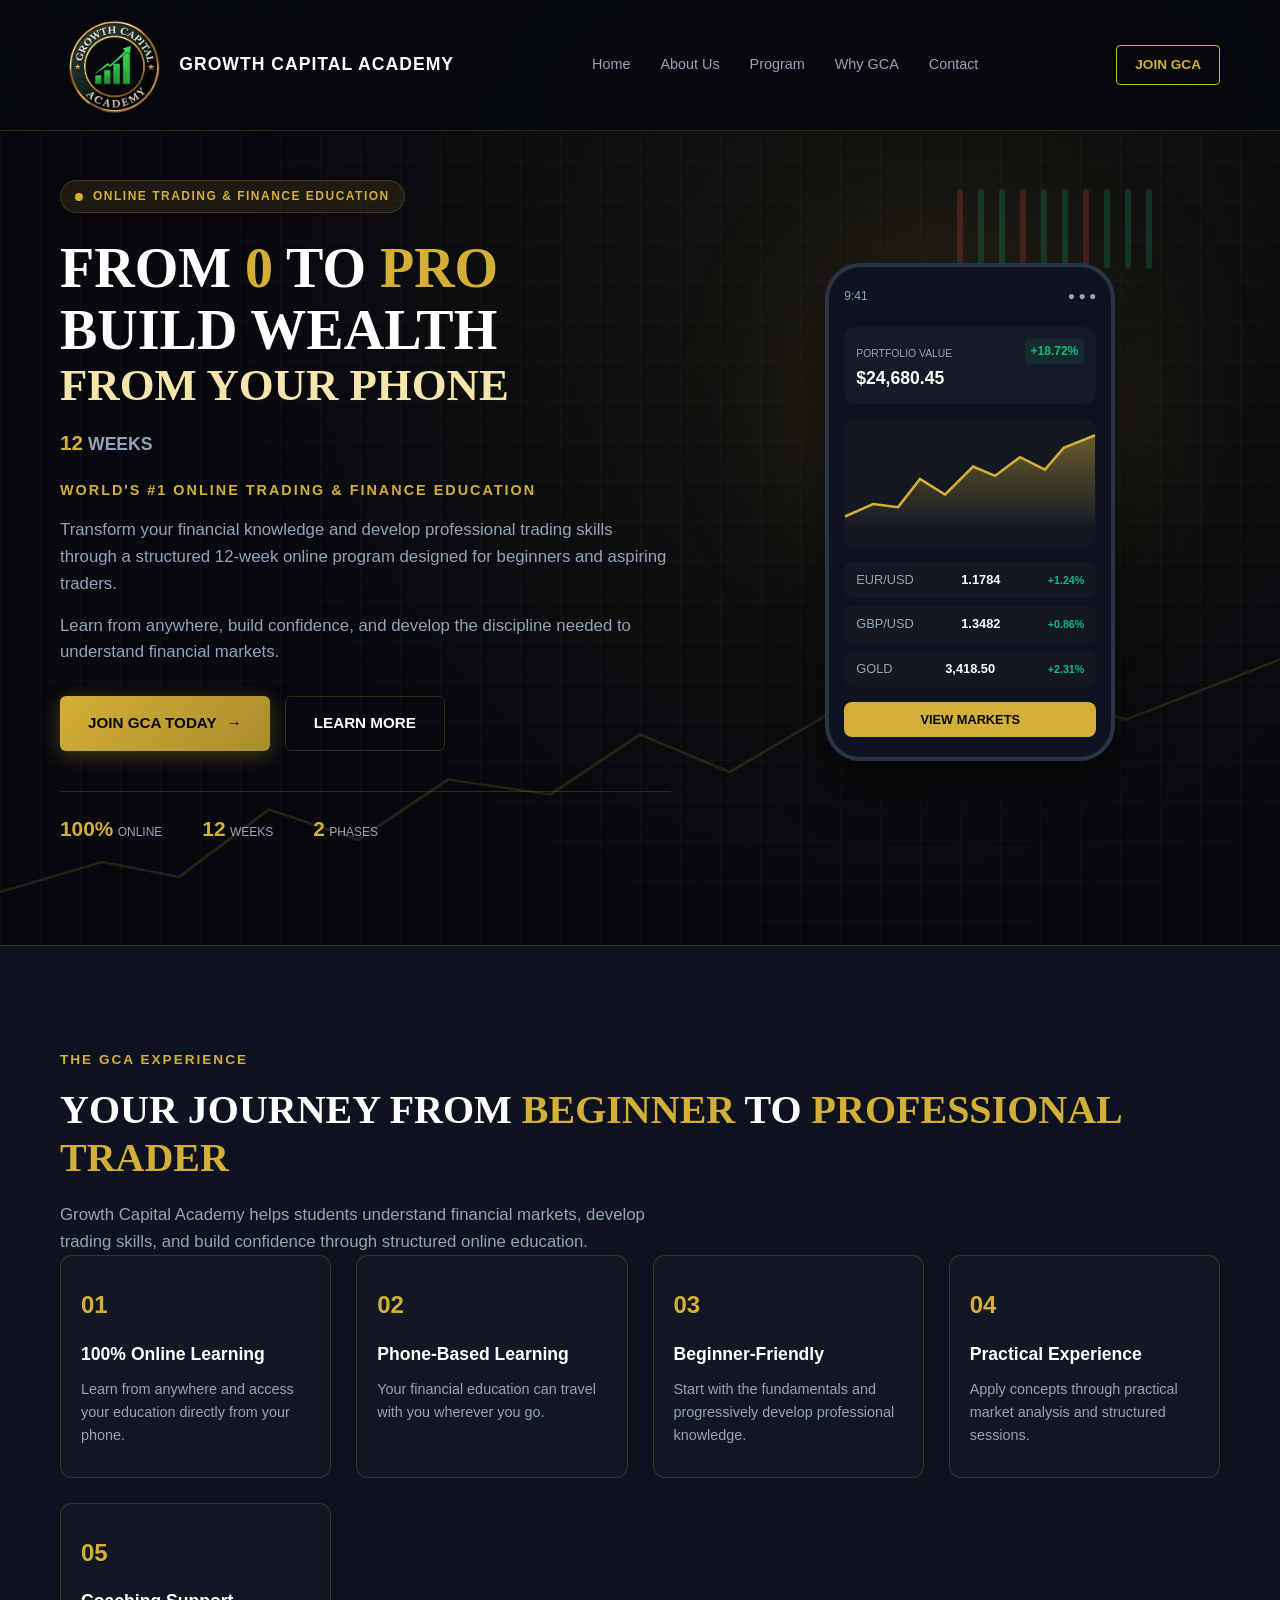
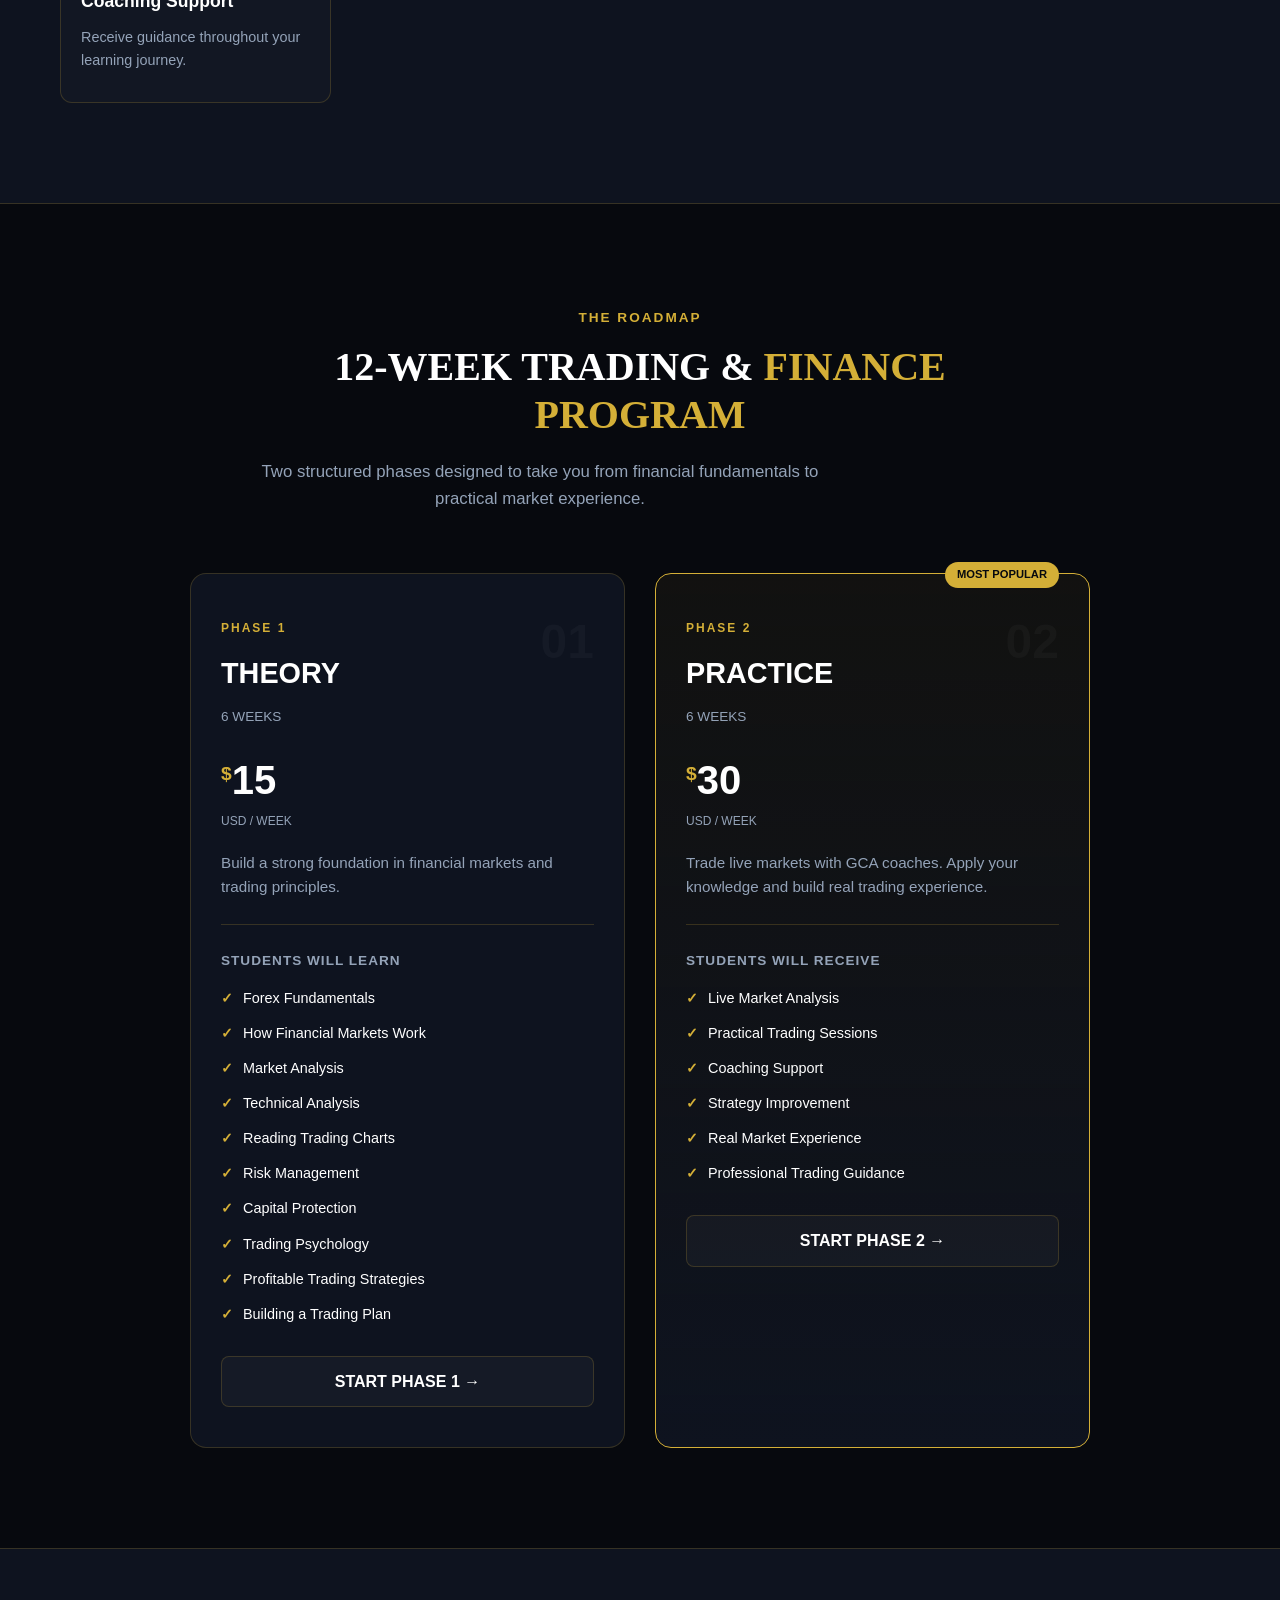
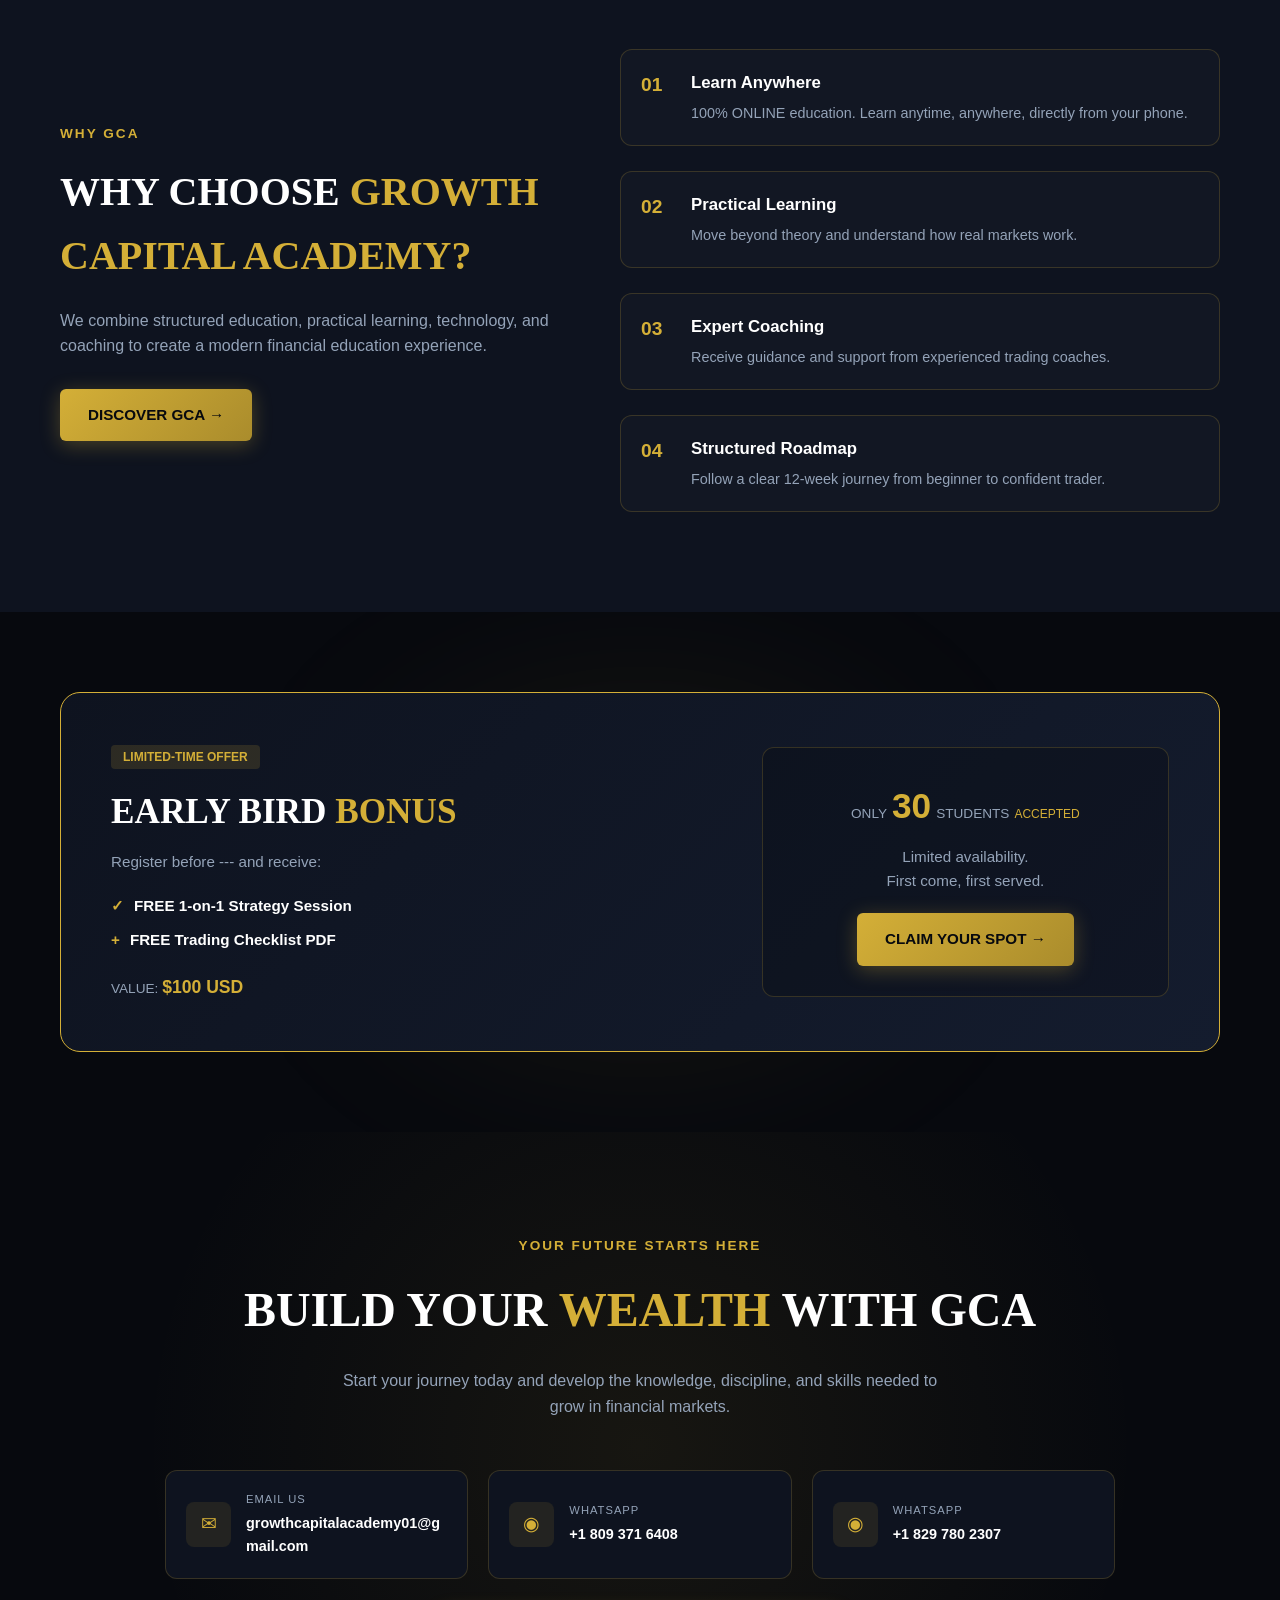
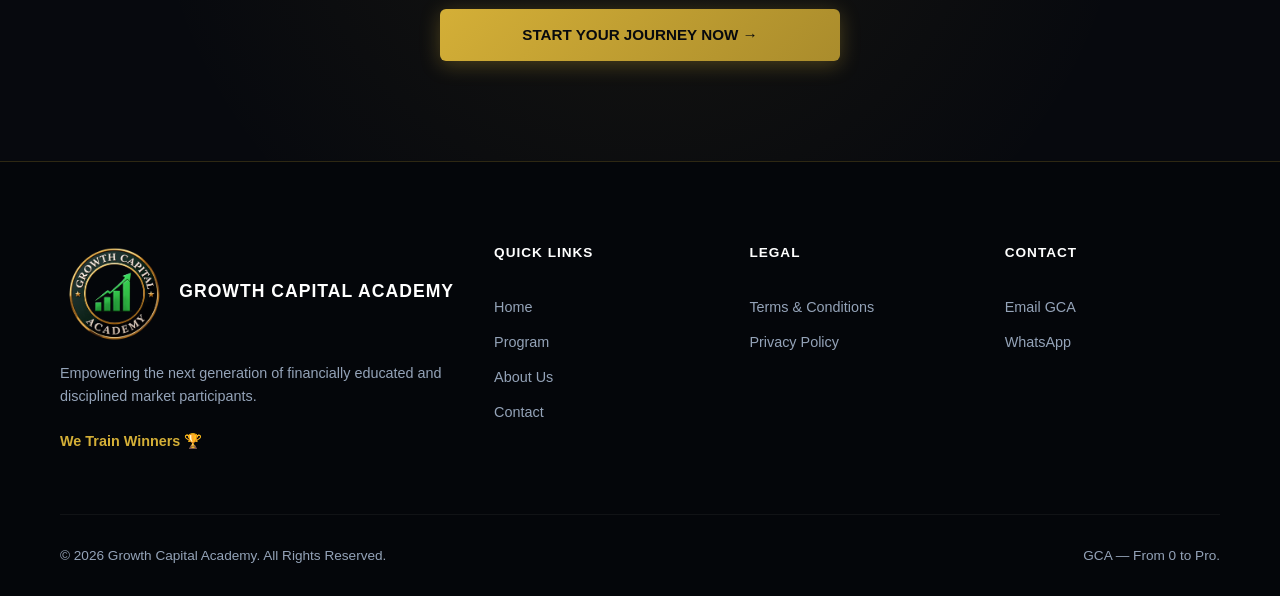
==== commit 2e8e9414: "Change 'Hello World' to 'Goodbye World'" ====
--- a/index.html
+++ b/index.html
@@ -393,7 +393,7 @@
             <div class="bonus-left">
                 <span class="bonus-label">LIMITED-TIME OFFER</span>
                 <h2>EARLY BIRD <span>BONUS</span></h2>
-                <p>Register before August 7th and receive:</p>
+                <p>Register before --- and receive:</p>
                 <div class="bonus-items">
                     <div class="bonus-item"><span>✓</span> FREE 1-on-1 Strategy Session</div>
                     <div class="bonus-item"><span>+</span> FREE Trading Checklist PDF</div>
--- a/style.css
+++ b/style.css
@@ -162,7 +162,7 @@
 }
 
 .logo img.logo-img {
-    height: 80px;
+    height: 100px;
     width: auto;
     object-fit: contain;
     flex-shrink: 0;
@@ -181,19 +181,6 @@
     line-height: 1.1;
 }
 
-.logo strong {
-    font-size: 0.95rem;
-    font-weight: 800;
-    letter-spacing: 1px;
-    color: var(--text-main);
-}
-
-.logo small {
-    font-size: 0.65rem;
-    font-weight: 600;
-    letter-spacing: 2px;
-    color: var(--gold);
-}
 
 .nav-menu {
     display: flex;
